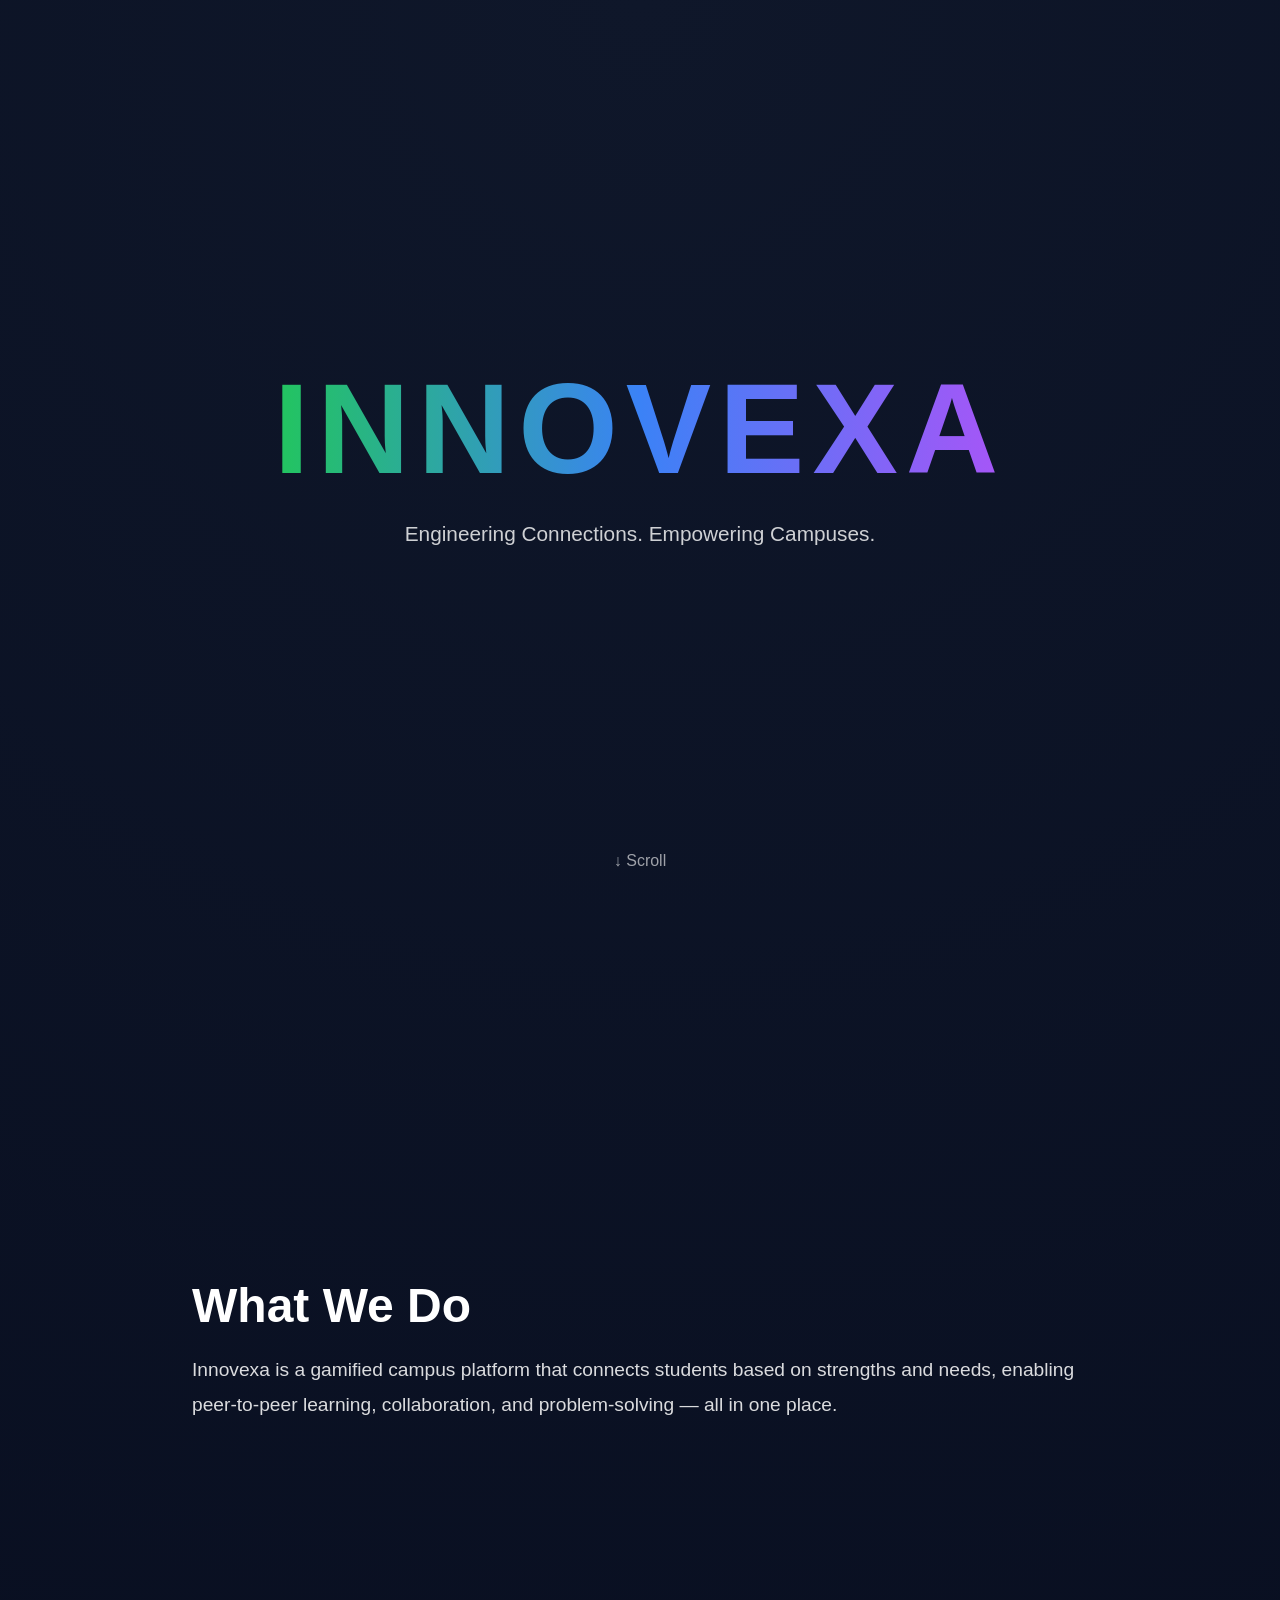
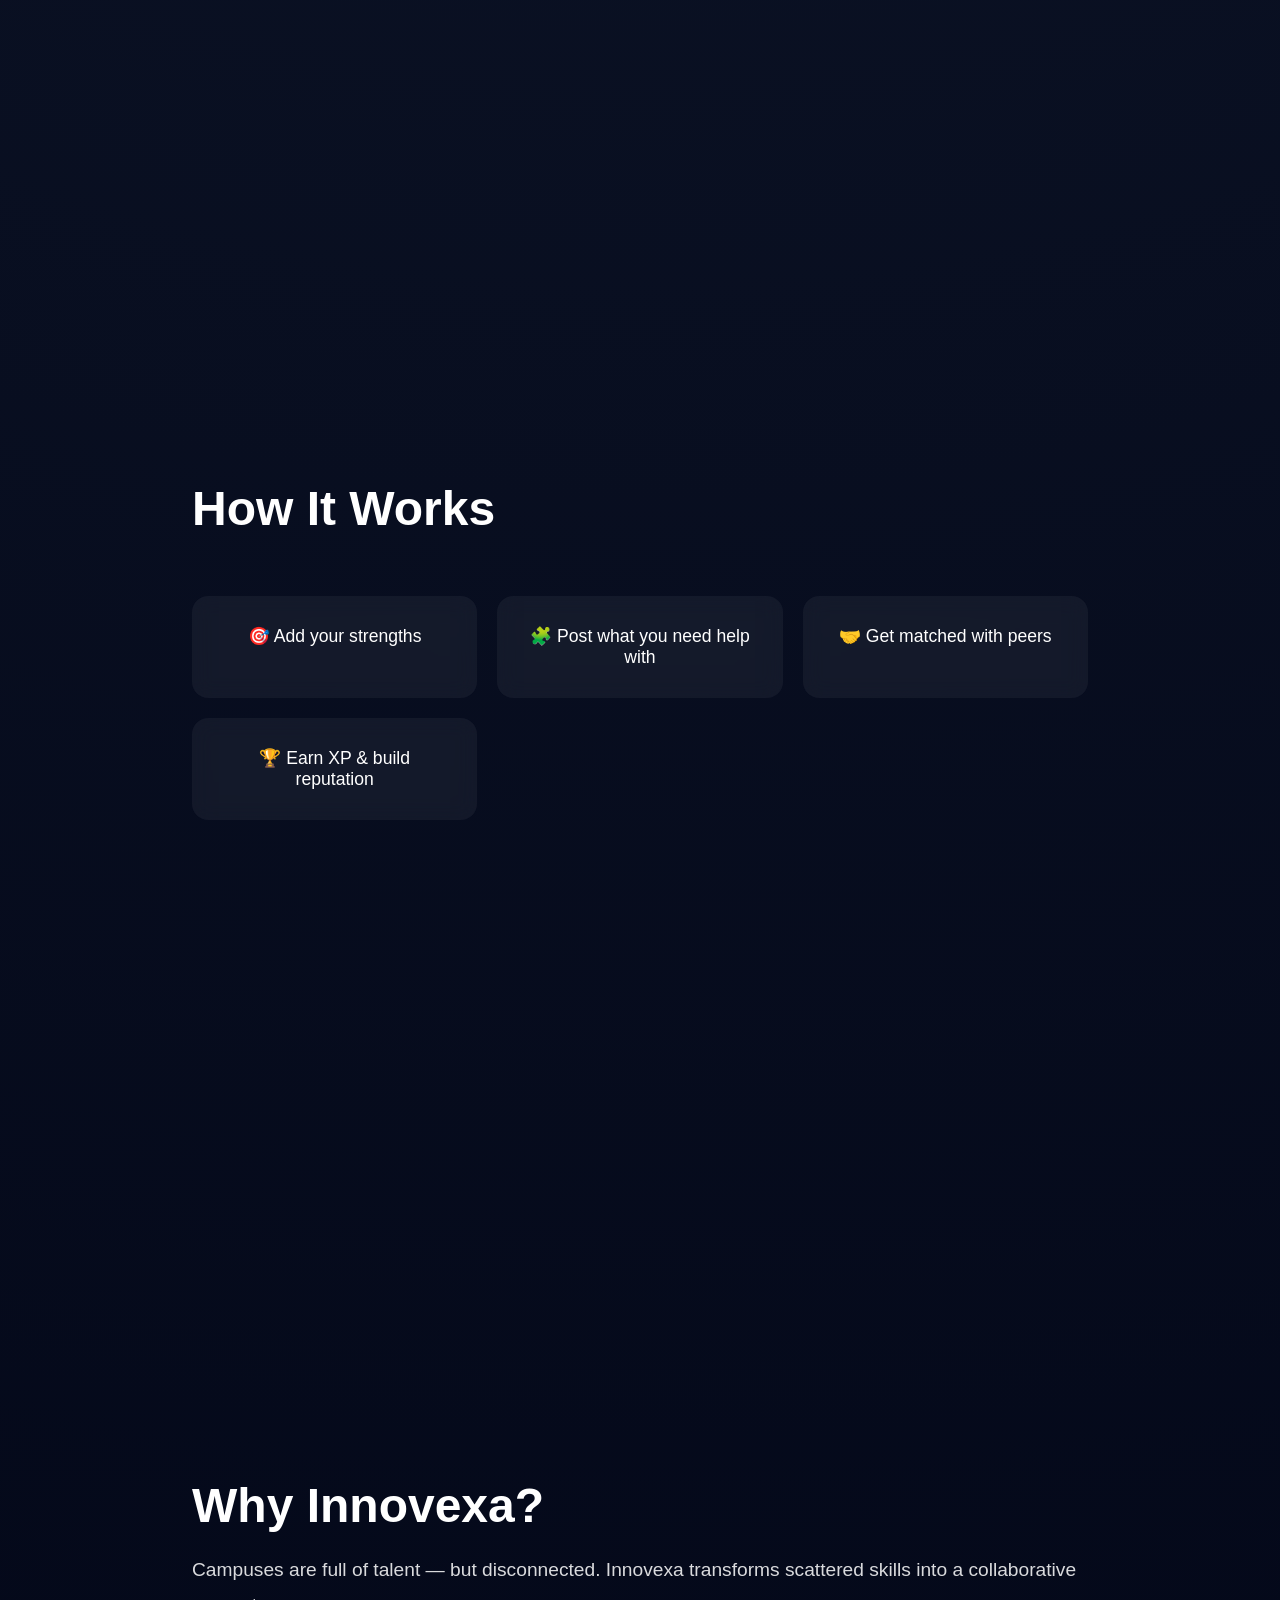
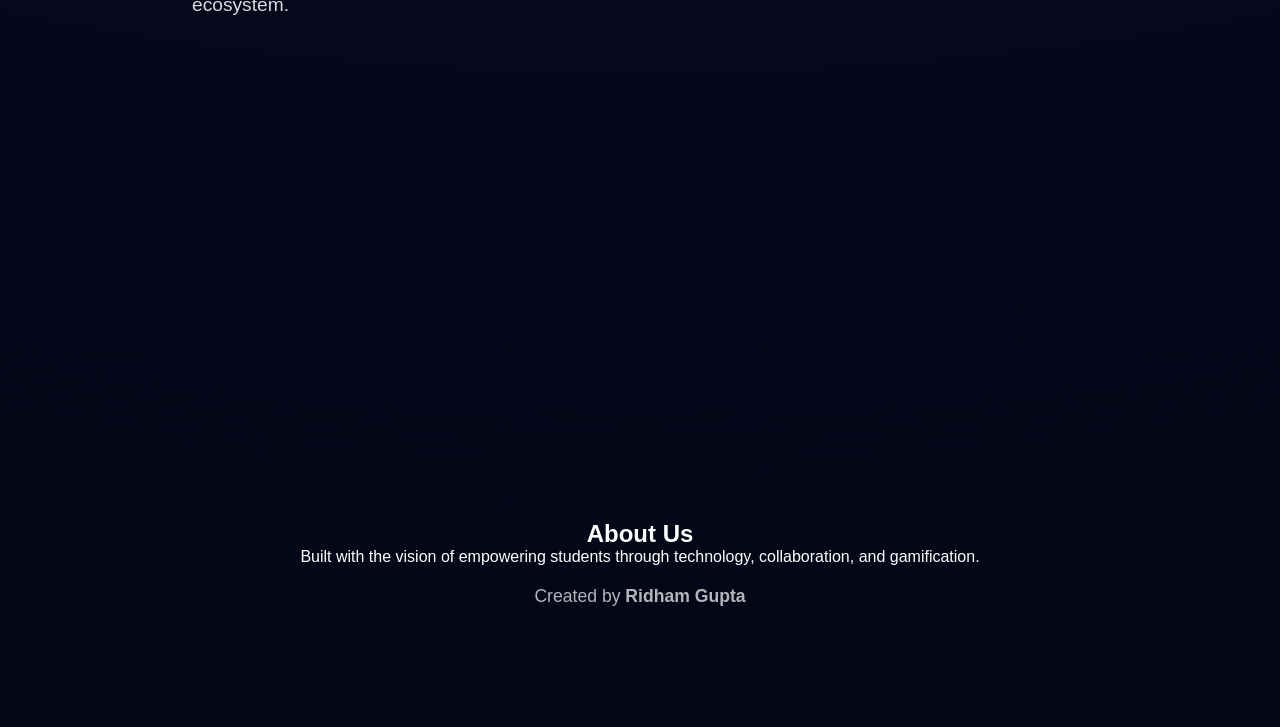
==== index.html @ d405bfaa "Initial commit - Innovexa project" ====
<!DOCTYPE html>
<html lang="en">
<head>
  <meta charset="UTF-8" />
  <title>Innovexa</title>
  <link rel="stylesheet" href="css/landing.css" />
</head>
<body>

  <!-- HERO SECTION -->
  <section class="hero">
    <h1 class="team-name">INNOVEXA</h1>
    <p class="tagline">Engineering Connections. Empowering Campuses.</p>
    <div class="scroll-indicator">↓ Scroll</div>
  </section>

  <!-- WHAT WE DO -->
  <section class="section reveal">
    <h2>What We Do</h2>
    <p>
      Innovexa is a gamified campus platform that connects students based on
      strengths and needs, enabling peer-to-peer learning, collaboration,
      and problem-solving — all in one place.
    </p>
  </section>

  <!-- HOW IT WORKS -->
  <section class="section reveal">
    <h2>How It Works</h2>
    <div class="cards">
      <div class="card">🎯 Add your strengths</div>
      <div class="card">🧩 Post what you need help with</div>
      <div class="card">🤝 Get matched with peers</div>
      <div class="card">🏆 Earn XP & build reputation</div>
    </div>
  </section>

  <!-- WHY INNOVEXA -->
  <section class="section reveal">
    <h2>Why Innovexa?</h2>
    <p>
      Campuses are full of talent — but disconnected.  
      Innovexa transforms scattered skills into a collaborative ecosystem.
    </p>
  </section>

  <!-- ABOUT -->
  <section class="about reveal">
    <h2>About Us</h2>
    <p>
      Built with the vision of empowering students through technology,
      collaboration, and gamification.
    </p>
    <p class="author">Created by <strong>Ridham Gupta</strong></p>
  </section>

  <script src="js/landing.js"></script>
</body>
</html>
---- css/landing.css ----
* {
  margin: 0;
  padding: 0;
  box-sizing: border-box;
}

html {
  scroll-behavior: smooth;
}

body {
  font-family: 'Segoe UI', sans-serif;
  background: radial-gradient(circle at top, #0f172a, #020617);
  color: white;
}

/* HERO */
.hero {
  height: 100vh;
  display: flex;
  flex-direction: column;
  justify-content: center;
  align-items: center;
  text-align: center;
}

.team-name {
  font-size: 8rem;
  font-weight: 800;
  letter-spacing: 8px;
  background: linear-gradient(90deg, #22c55e, #3b82f6, #a855f7);
  -webkit-background-clip: text;
  color: transparent;
  animation: glow 3s infinite alternate;
}

.tagline {
  margin-top: 20px;
  font-size: 1.3rem;
  opacity: 0.8;
}

.scroll-indicator {
  position: absolute;
  bottom: 30px;
  font-size: 1rem;
  opacity: 0.6;
  animation: bounce 2s infinite;
}

/* SECTIONS */
.section {
  min-height: 100vh;
  padding: 120px 15%;
  display: flex;
  flex-direction: column;
  justify-content: center;
}

.section h2 {
  font-size: 3rem;
  margin-bottom: 20px;
}

.section p {
  font-size: 1.2rem;
  line-height: 1.8;
  opacity: 0.85;
}

/* CARDS */
.cards {
  display: grid;
  grid-template-columns: repeat(auto-fit, minmax(220px, 1fr));
  gap: 20px;
  margin-top: 40px;
}

.card {
  background: rgba(255,255,255,0.05);
  padding: 30px;
  border-radius: 16px;
  backdrop-filter: blur(10px);
  text-align: center;
  font-size: 1.1rem;
  transition: transform 0.3s;
}

.card:hover {
  transform: translateY(-10px);
}

/* ABOUT */
.about {
  padding: 120px 15%;
  text-align: center;
  background: linear-gradient(180deg, transparent, #020617);
}

.author {
  margin-top: 20px;
  font-size: 1.1rem;
  opacity: 0.7;
}

/* SCROLL REVEAL */
.reveal {
  opacity: 0;
  transform: translateY(60px);
  transition: 1s ease;
}

.reveal.active {
  opacity: 1;
  transform: translateY(0);
}

/* ANIMATIONS */
@keyframes glow {
  from { text-shadow: 0 0 10px #22c55e; }
  to { text-shadow: 0 0 40px #a855f7; }
}

@keyframes bounce {
  0%,100% { transform: translateY(0); }
  50% { transform: translateY(10px); }
}
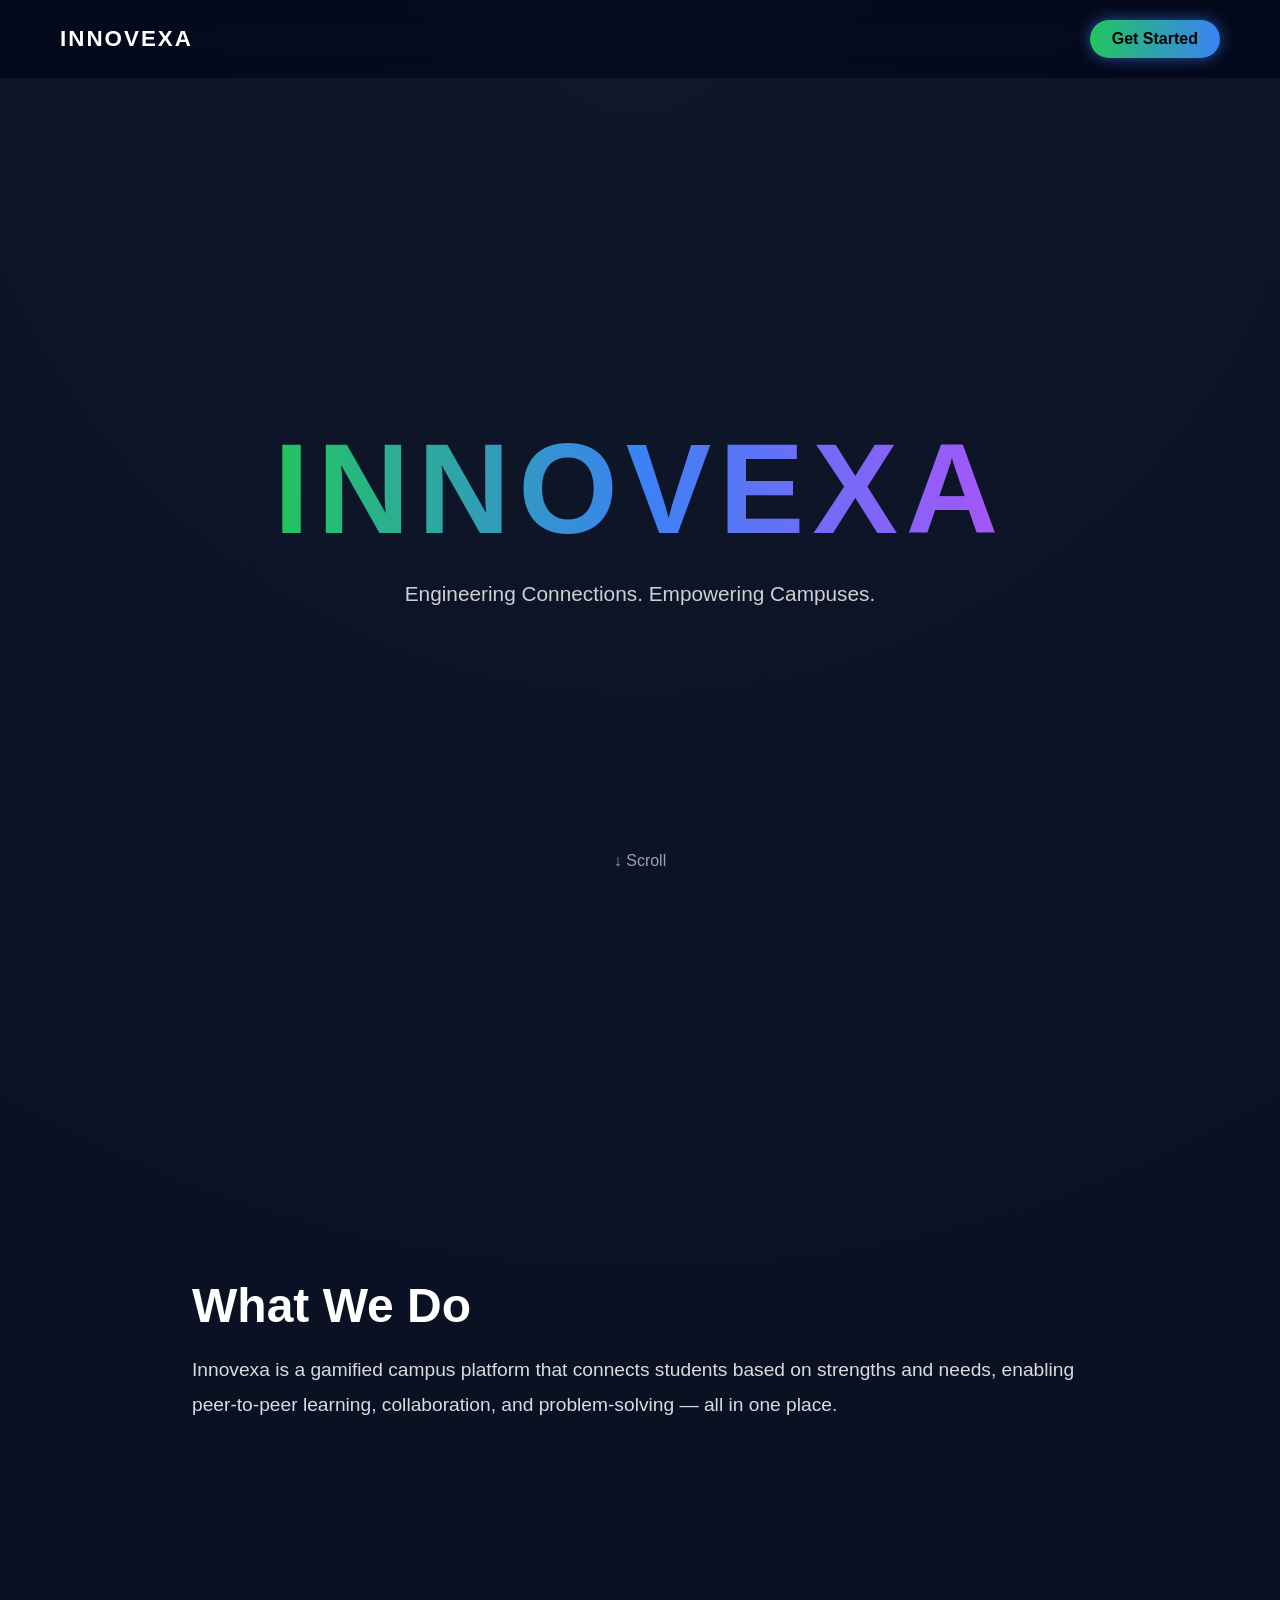
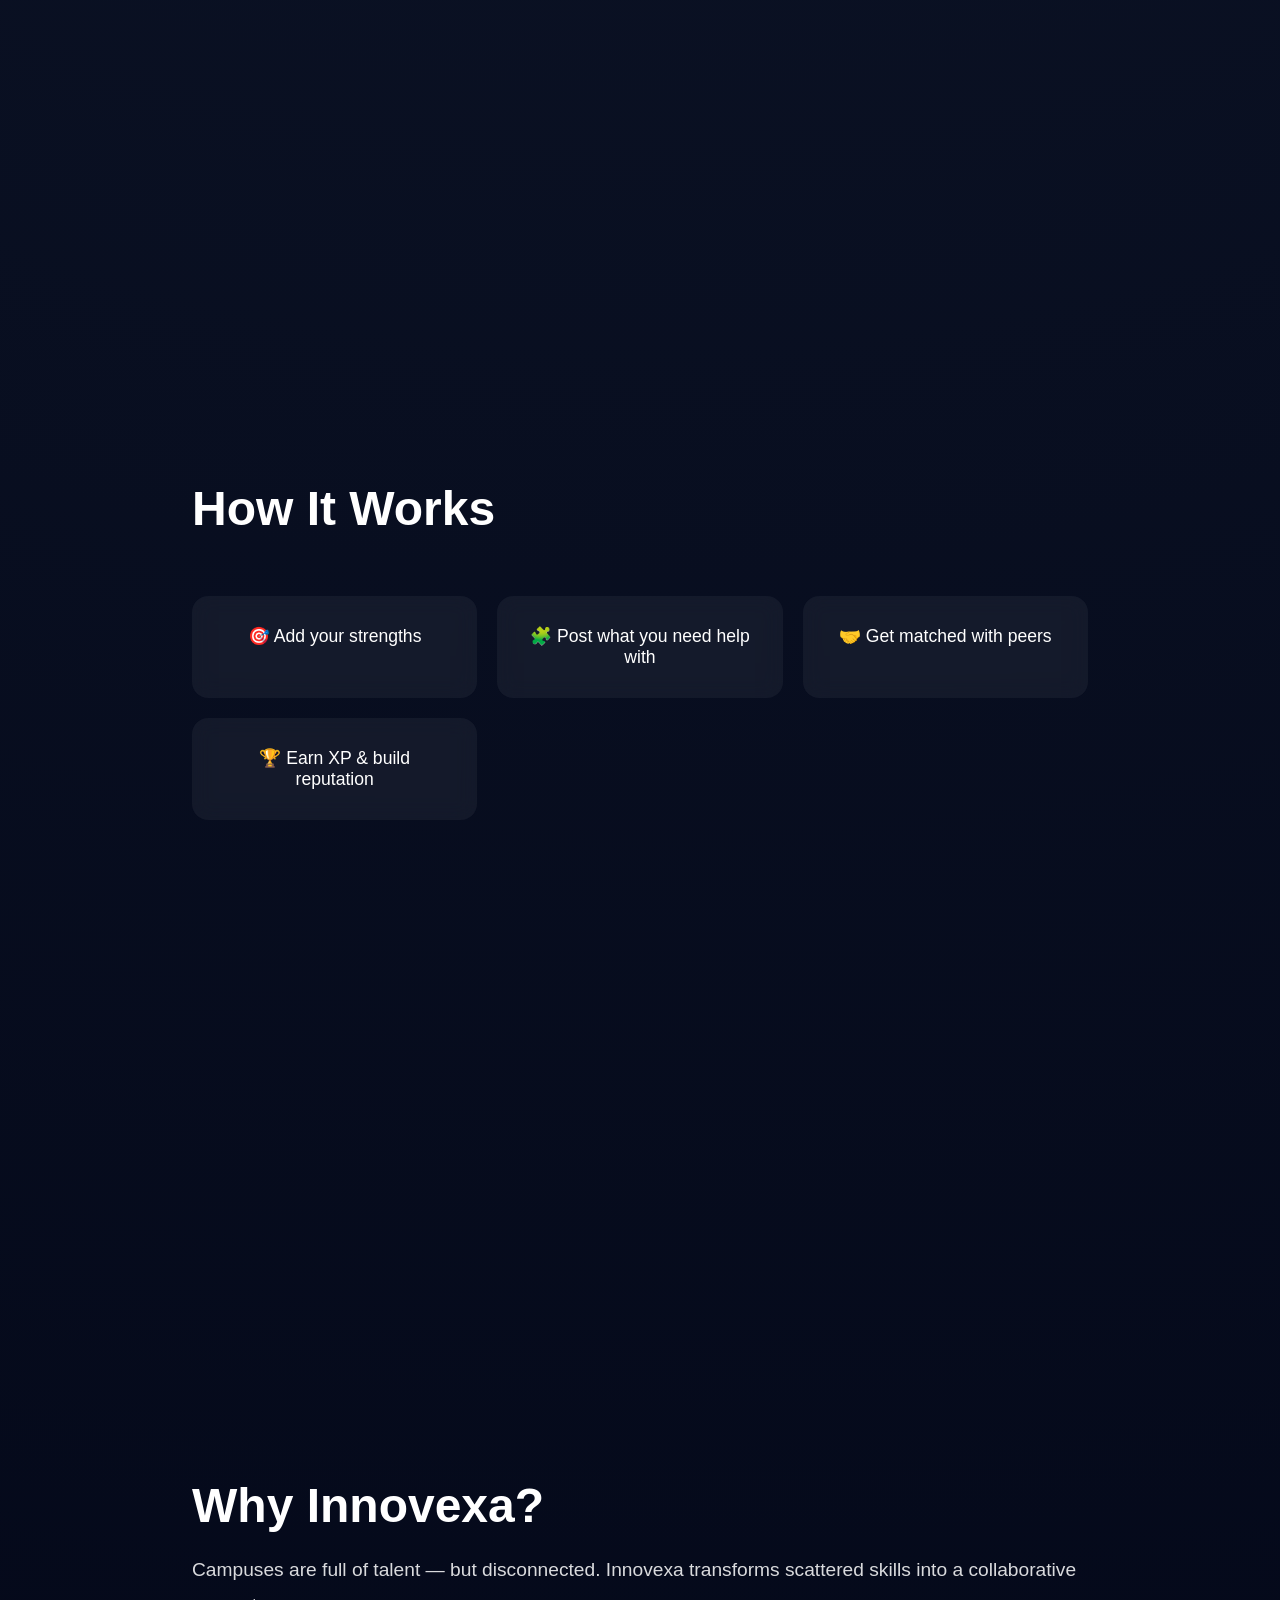
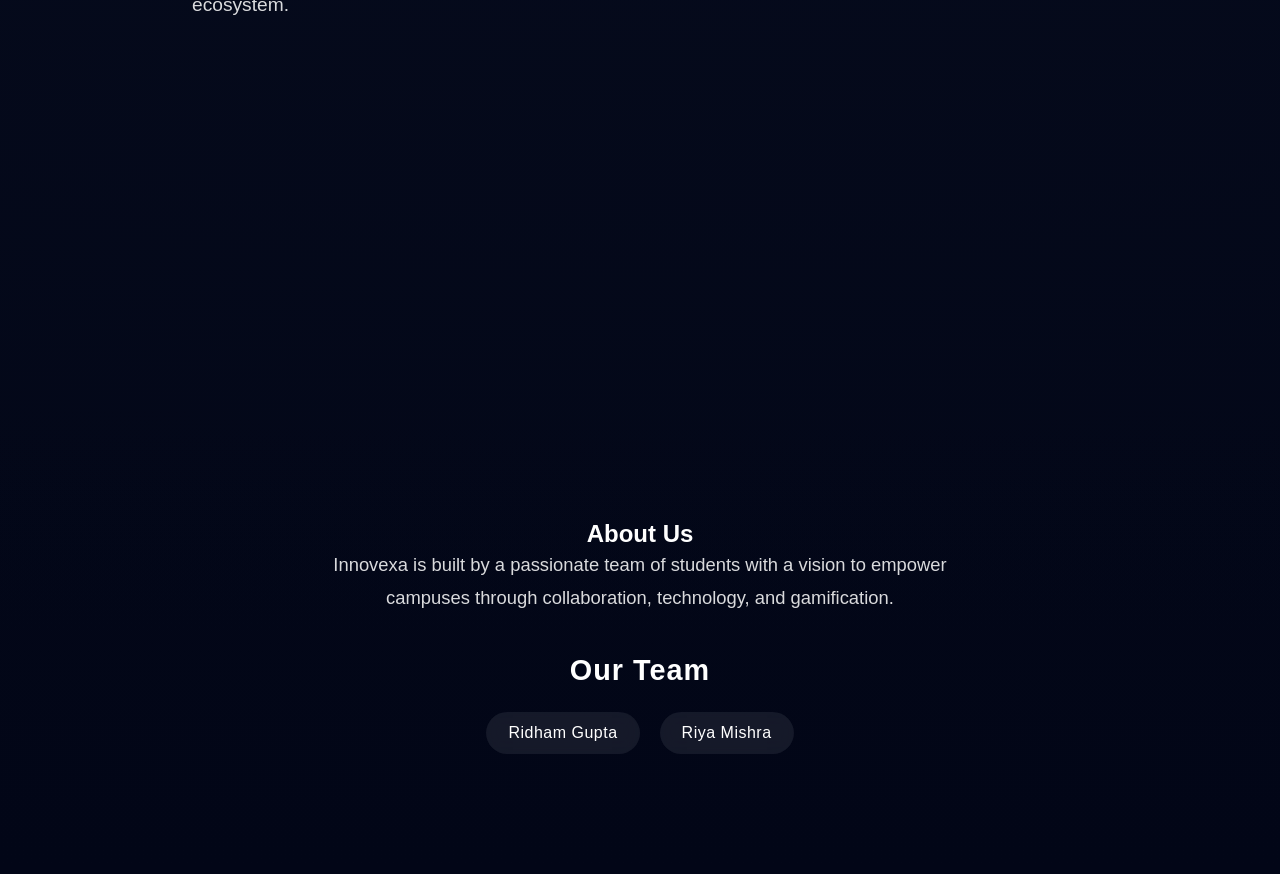
==== commit 69051f79: "Changes in UI, NavBar, About Us" ====
--- a/index.html
+++ b/index.html
@@ -6,6 +6,11 @@
   <link rel="stylesheet" href="css/landing.css" />
 </head>
 <body>
+<!-- NAVBAR -->
+<nav class="navbar">
+  <div class="logo">INNOVEXA</div>
+  <a href="login.html" class="get-started-btn">Get Started</a>
+</nav>
 
   <!-- HERO SECTION -->
   <section class="hero">
@@ -45,14 +50,22 @@
   </section>
 
   <!-- ABOUT -->
-  <section class="about reveal">
-    <h2>About Us</h2>
-    <p>
-      Built with the vision of empowering students through technology,
-      collaboration, and gamification.
-    </p>
-    <p class="author">Created by <strong>Ridham Gupta</strong></p>
-  </section>
+<section class="about reveal">
+  <h2>About Us</h2>
+
+  <p class="about-text">
+    Innovexa is built by a passionate team of students with a vision to
+    empower campuses through collaboration, technology, and gamification.
+  </p>
+
+  <h3 class="team-heading">Our Team</h3>
+
+  <div class="team-list">
+    <div class="team-member">Ridham Gupta</div>
+    <div class="team-member">Riya Mishra</div>
+  </div>
+</section>
+
 
   <script src="js/landing.js"></script>
 </body>
--- a/css/landing.css
+++ b/css/landing.css
@@ -16,12 +16,31 @@
 
 /* HERO */
 .hero {
+  padding-top: 120px;
   height: 100vh;
   display: flex;
   flex-direction: column;
   justify-content: center;
   align-items: center;
   text-align: center;
+}
+/* NAVBAR */
+.navbar {
+  position: fixed;
+  top: 0;
+  left: 0;
+  width: 100%;
+
+  display: flex;
+  justify-content: space-between;
+  align-items: center;
+
+  padding: 20px 60px;
+
+  z-index: 9999; /* 🔥 THIS IS CRITICAL */
+
+  background: rgba(2, 6, 23, 0.7);
+  backdrop-filter: blur(12px);
 }
 
 .team-name {
@@ -125,3 +144,67 @@
   0%,100% { transform: translateY(0); }
   50% { transform: translateY(10px); }
 }
+
+.logo {
+  font-size: 1.4rem;
+  font-weight: 700;
+  letter-spacing: 2px;
+}
+.get-started-btn {
+  text-decoration: none;
+  font-weight: 600;
+
+  padding: 10px 22px;
+  border-radius: 999px;
+
+  background: linear-gradient(90deg, #22c55e, #3b82f6);
+  color: black !important;
+
+  box-shadow: 0 0 15px rgba(59,130,246,0.6);
+}
+
+
+.get-started-btn:hover {
+  transform: translateY(-2px);
+  box-shadow: 0 0 20px rgba(59,130,246,0.6);
+}
+.about-text {
+  max-width: 700px;
+  margin: 0 auto 40px;
+  font-size: 1.15rem;
+  line-height: 1.8;
+  opacity: 0.85;
+}
+
+.team-heading {
+  margin-top: 40px;
+  font-size: 1.8rem;
+  letter-spacing: 1px;
+}
+
+.team-list {
+  margin-top: 25px;
+  display: flex;
+  justify-content: center;
+  gap: 20px;
+  flex-wrap: wrap;
+}
+
+.team-member {
+  padding: 12px 22px;
+  border-radius: 999px;
+
+  background: rgba(255, 255, 255, 0.08);
+  backdrop-filter: blur(10px);
+
+  font-size: 1rem;
+  font-weight: 500;
+  letter-spacing: 0.5px;
+
+  transition: transform 0.3s ease, box-shadow 0.3s ease;
+}
+
+.team-member:hover {
+  transform: translateY(-5px);
+  box-shadow: 0 0 20px rgba(59, 130, 246, 0.4);
+}
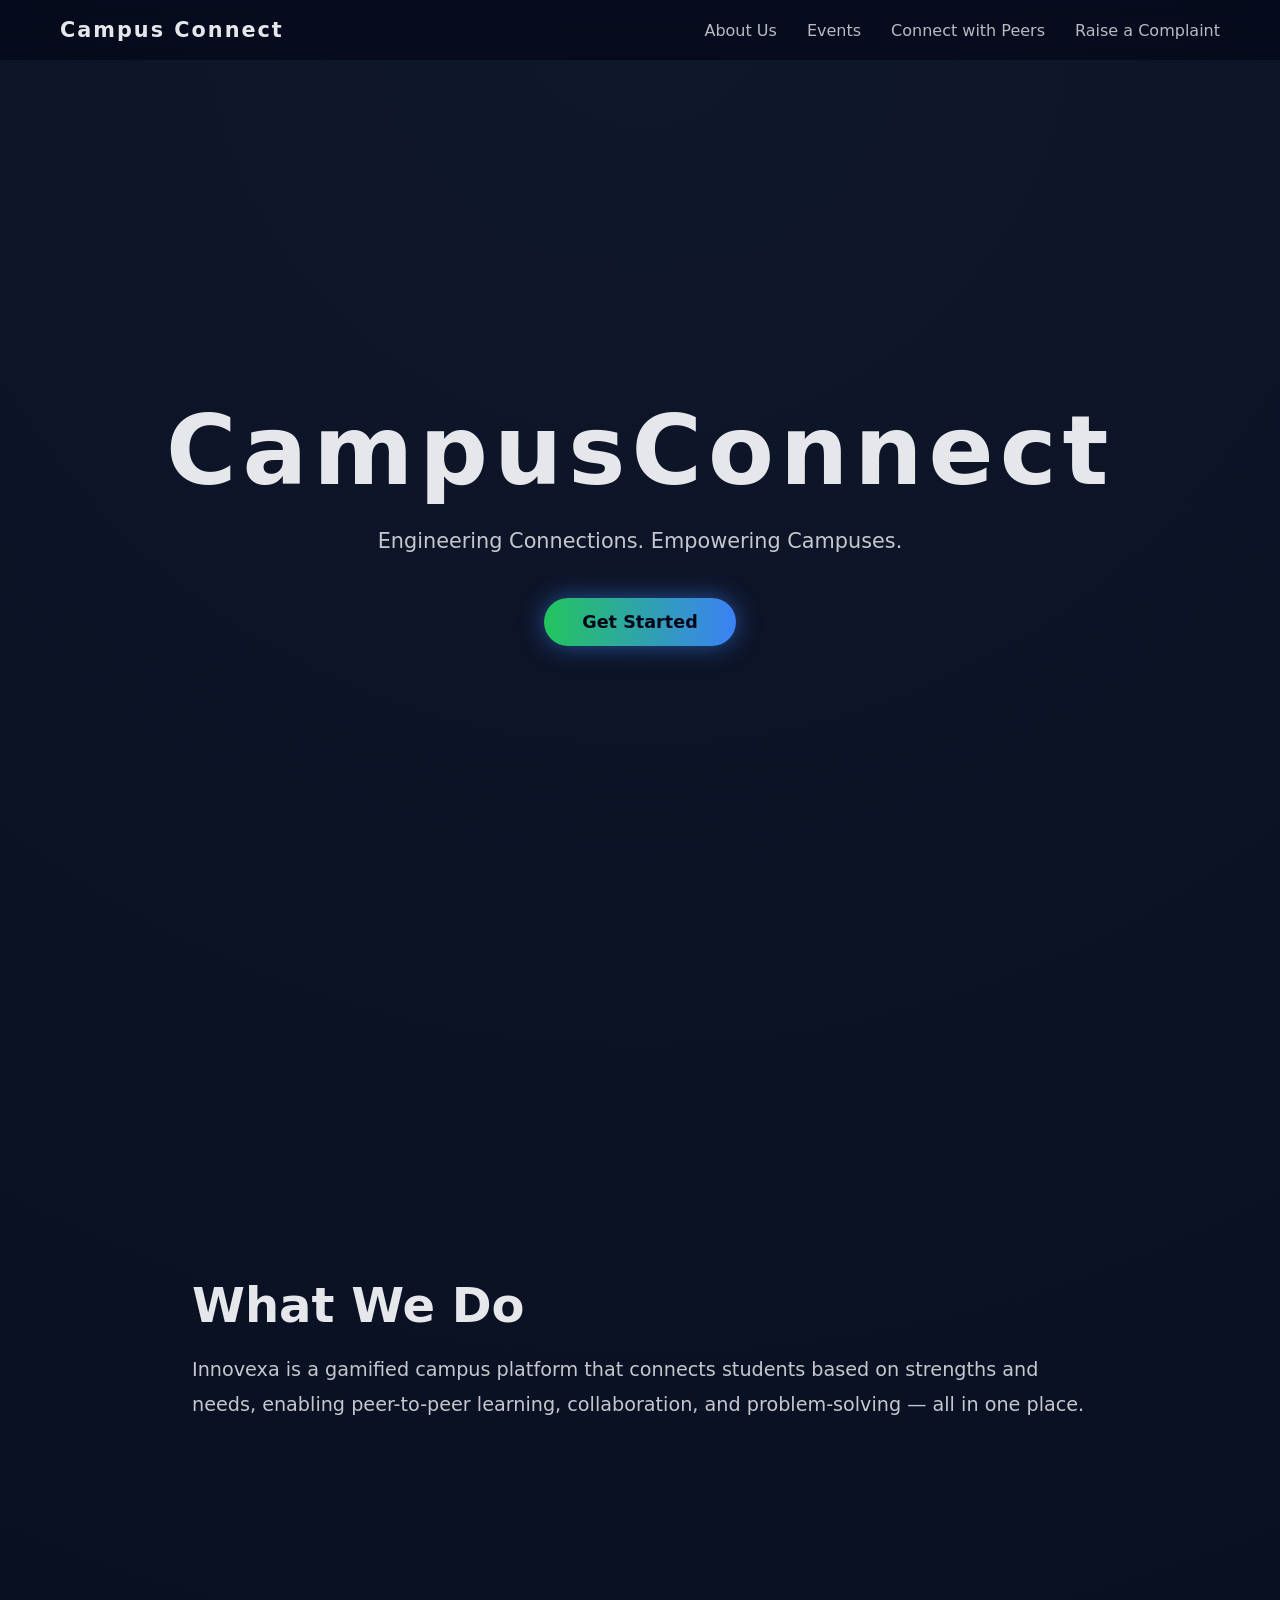
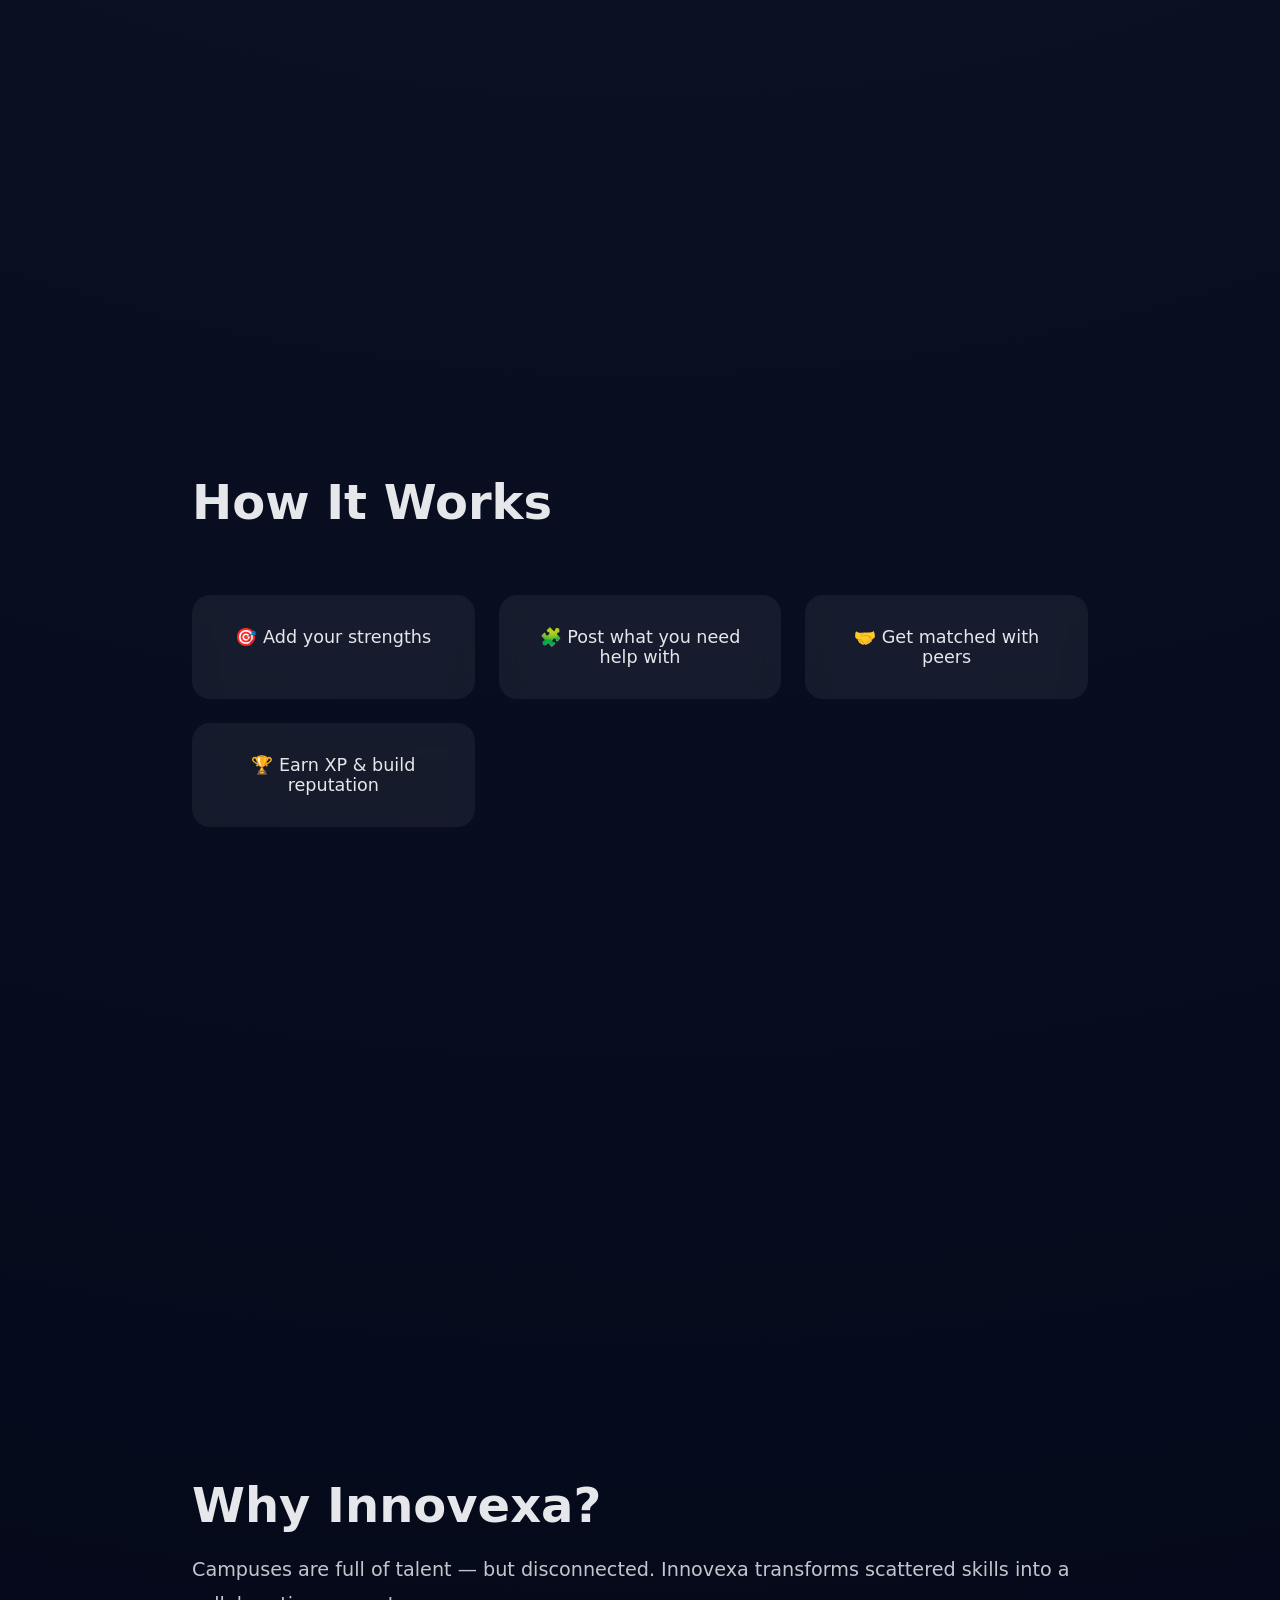
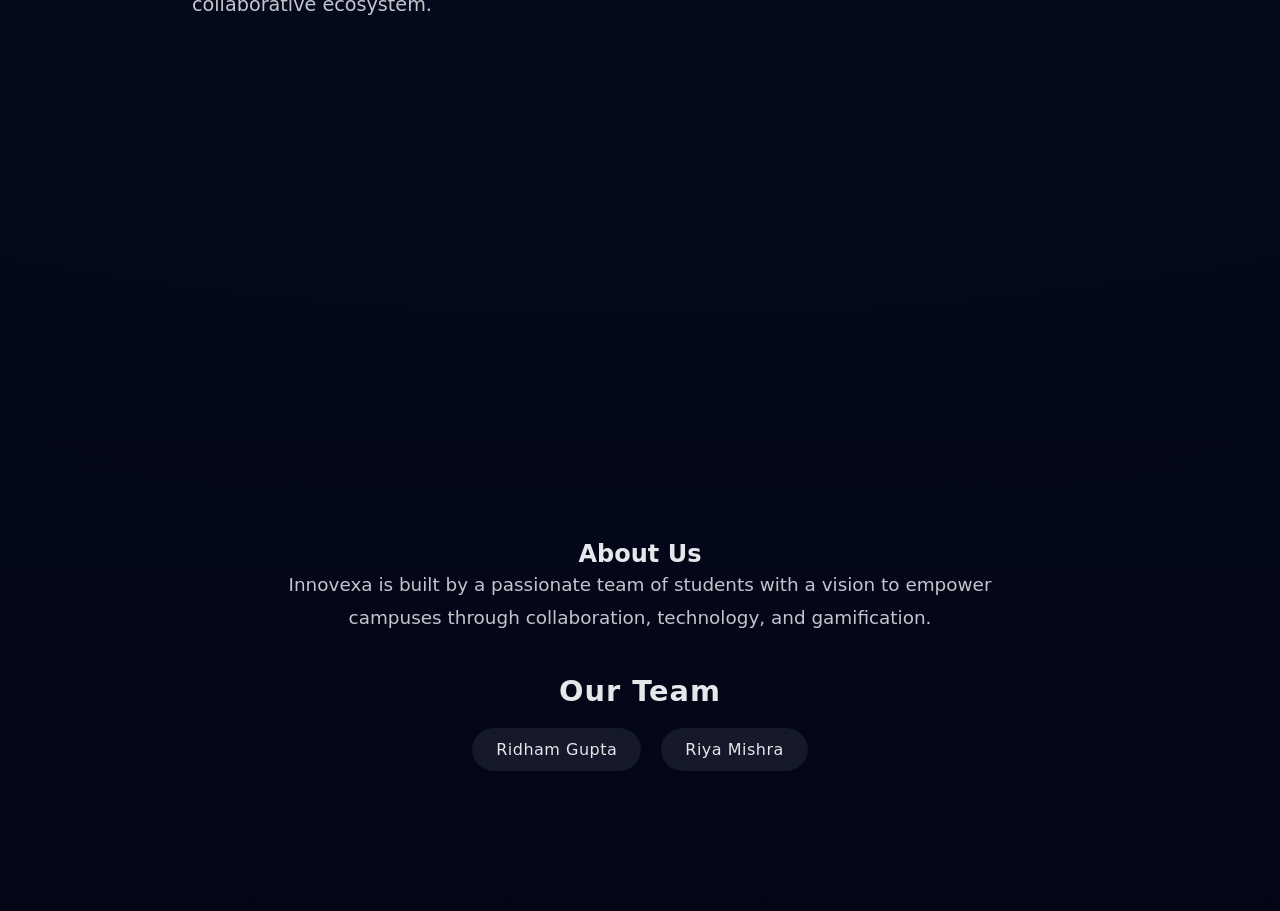
==== commit 016d9138: "Homepage designs" ====
--- a/index.html
+++ b/index.html
@@ -8,16 +8,28 @@
 <body>
 <!-- NAVBAR -->
 <nav class="navbar">
-  <div class="logo">INNOVEXA</div>
-  <a href="login.html" class="get-started-btn">Get Started</a>
+  <div class="logo">Campus Connect</div>
+
+  <ul class="nav-links">
+    <li><a href="#about">About Us</a></li>
+    <li><a href="#events">Events</a></li>
+    <li><a href="#peers">Connect with Peers</a></li>
+    <li><a href="#complaint">Raise a Complaint</a></li>
+  </ul>
 </nav>
 
   <!-- HERO SECTION -->
-  <section class="hero">
-    <h1 class="team-name">INNOVEXA</h1>
-    <p class="tagline">Engineering Connections. Empowering Campuses.</p>
-    <div class="scroll-indicator">↓ Scroll</div>
-  </section>
+<section class="hero">
+  <h1 id="hero-title">Campus Connect</h1>
+
+  <p class="tagline">
+    Engineering Connections. Empowering Campuses.
+  </p>
+
+  <a href="login.html" class="hero-cta">
+    Get Started
+  </a>
+</section>
 
   <!-- WHAT WE DO -->
   <section class="section reveal">
--- a/css/landing.css
+++ b/css/landing.css
@@ -1,3 +1,6 @@
+/* =======================
+   RESET & BASE
+======================= */
 * {
   margin: 0;
   padding: 0;
@@ -9,68 +12,127 @@
 }
 
 body {
-  font-family: 'Segoe UI', sans-serif;
+  font-family: 'Segoe UI', system-ui, sans-serif;
   background: radial-gradient(circle at top, #0f172a, #020617);
-  color: white;
-}
-
-/* HERO */
-.hero {
-  padding-top: 120px;
-  height: 100vh;
-  display: flex;
-  flex-direction: column;
-  justify-content: center;
-  align-items: center;
-  text-align: center;
-}
-/* NAVBAR */
+  color: #e5e7eb;
+  overflow-x: hidden;
+}
+
+/* =======================
+   NAVBAR
+======================= */
 .navbar {
   position: fixed;
   top: 0;
   left: 0;
   width: 100%;
+  padding: 18px 60px;
 
   display: flex;
   justify-content: space-between;
   align-items: center;
 
-  padding: 20px 60px;
-
-  z-index: 9999; /* 🔥 THIS IS CRITICAL */
-
-  background: rgba(2, 6, 23, 0.7);
+  background: rgba(2, 6, 23, 0.6);
   backdrop-filter: blur(12px);
-}
-
-.team-name {
-  font-size: 8rem;
+  z-index: 9999;
+}
+
+.logo {
+  font-size: 1.3rem;
+  font-weight: 700;
+  letter-spacing: 2px;
+  color: #e5e7eb;
+}
+
+.nav-links {
+  list-style: none;
+  display: flex;
+  gap: 30px;
+}
+
+.nav-links a {
+  text-decoration: none;
+  color: #e5e7eb;
+  font-weight: 500;
+  opacity: 0.8;
+  transition: opacity 0.2s ease, color 0.2s ease;
+}
+
+.nav-links a:hover {
+  opacity: 1;
+  color: #3b82f6;
+}
+
+/* =======================
+   HERO SECTION
+======================= */
+.hero {
+  padding-top: 140px;
+  min-height: 100vh;
+
+  display: flex;
+  flex-direction: column;
+  justify-content: center;
+  align-items: center;
+
+  text-align: center;
+}
+
+#hero-title {
+  font-size: 6rem;
   font-weight: 800;
-  letter-spacing: 8px;
-  background: linear-gradient(90deg, #22c55e, #3b82f6, #a855f7);
-  -webkit-background-clip: text;
-  color: transparent;
-  animation: glow 3s infinite alternate;
+  letter-spacing: 6px;
+  color: #e5e7eb;
+
+  display: inline-block;
+  white-space: nowrap;
+
+  transition: transform 0.2s ease;
+  will-change: transform;
+}
+
+/* spans injected by JS */
+#hero-title span {
+  display: inline-block;
+  transition: color 0.15s ease;
 }
 
 .tagline {
-  margin-top: 20px;
+  margin-top: 22px;
   font-size: 1.3rem;
-  opacity: 0.8;
-}
-
-.scroll-indicator {
-  position: absolute;
-  bottom: 30px;
-  font-size: 1rem;
-  opacity: 0.6;
-  animation: bounce 2s infinite;
-}
-
-/* SECTIONS */
+  opacity: 0.85;
+  max-width: 700px;
+}
+
+/* CTA */
+.hero-cta {
+  margin-top: 45px;
+  padding: 14px 38px;
+
+  font-size: 1.1rem;
+  font-weight: 600;
+  text-decoration: none;
+
+  border-radius: 999px;
+  background: linear-gradient(90deg, #22c55e, #3b82f6);
+  color: #020617;
+
+  box-shadow: 0 0 25px rgba(59, 130, 246, 0.55);
+  transition: transform 0.3s ease, box-shadow 0.3s ease;
+}
+
+.hero-cta:hover {
+  transform: translateY(-3px);
+  box-shadow: 0 0 40px rgba(59, 130, 246, 0.85);
+}
+
+/* =======================
+   GENERIC SECTIONS
+======================= */
 .section {
   min-height: 100vh;
   padding: 120px 15%;
+
   display: flex;
   flex-direction: column;
   justify-content: center;
@@ -85,48 +147,93 @@
   font-size: 1.2rem;
   line-height: 1.8;
   opacity: 0.85;
-}
-
-/* CARDS */
+  max-width: 900px;
+}
+
+/* =======================
+   CARDS (HOW IT WORKS)
+======================= */
 .cards {
+  margin-top: 45px;
   display: grid;
   grid-template-columns: repeat(auto-fit, minmax(220px, 1fr));
-  gap: 20px;
-  margin-top: 40px;
+  gap: 24px;
 }
 
 .card {
-  background: rgba(255,255,255,0.05);
-  padding: 30px;
-  border-radius: 16px;
+  background: rgba(255, 255, 255, 0.06);
+  padding: 32px;
+  border-radius: 18px;
   backdrop-filter: blur(10px);
+
   text-align: center;
   font-size: 1.1rem;
-  transition: transform 0.3s;
+
+  transition: transform 0.3s ease, box-shadow 0.3s ease;
 }
 
 .card:hover {
   transform: translateY(-10px);
-}
-
-/* ABOUT */
+  box-shadow: 0 0 25px rgba(59, 130, 246, 0.35);
+}
+
+/* =======================
+   ABOUT US
+======================= */
 .about {
-  padding: 120px 15%;
+  padding: 140px 15%;
   text-align: center;
   background: linear-gradient(180deg, transparent, #020617);
 }
 
-.author {
-  margin-top: 20px;
-  font-size: 1.1rem;
-  opacity: 0.7;
-}
-
-/* SCROLL REVEAL */
+.about-text {
+  max-width: 720px;
+  margin: 0 auto 40px;
+
+  font-size: 1.15rem;
+  line-height: 1.8;
+  opacity: 0.85;
+}
+
+.team-heading {
+  font-size: 1.8rem;
+  margin-bottom: 20px;
+  letter-spacing: 1px;
+}
+
+.team-list {
+  display: flex;
+  justify-content: center;
+  flex-wrap: wrap;
+  gap: 20px;
+}
+
+.team-member {
+  padding: 12px 24px;
+  border-radius: 999px;
+
+  background: rgba(255, 255, 255, 0.08);
+  backdrop-filter: blur(10px);
+
+  font-size: 1rem;
+  font-weight: 500;
+  letter-spacing: 0.5px;
+
+  transition: transform 0.3s ease, box-shadow 0.3s ease;
+}
+
+.team-member:hover {
+  transform: translateY(-6px);
+  box-shadow: 0 0 22px rgba(59, 130, 246, 0.45);
+}
+
+/* =======================
+   SCROLL REVEAL
+======================= */
 .reveal {
   opacity: 0;
   transform: translateY(60px);
-  transition: 1s ease;
+  transition: opacity 0.9s ease, transform 0.9s ease;
 }
 
 .reveal.active {
@@ -134,77 +241,32 @@
   transform: translateY(0);
 }
 
-/* ANIMATIONS */
-@keyframes glow {
-  from { text-shadow: 0 0 10px #22c55e; }
-  to { text-shadow: 0 0 40px #a855f7; }
-}
-
-@keyframes bounce {
-  0%,100% { transform: translateY(0); }
-  50% { transform: translateY(10px); }
-}
-
-.logo {
-  font-size: 1.4rem;
-  font-weight: 700;
-  letter-spacing: 2px;
-}
-.get-started-btn {
-  text-decoration: none;
-  font-weight: 600;
-
-  padding: 10px 22px;
-  border-radius: 999px;
-
-  background: linear-gradient(90deg, #22c55e, #3b82f6);
-  color: black !important;
-
-  box-shadow: 0 0 15px rgba(59,130,246,0.6);
-}
-
-
-.get-started-btn:hover {
-  transform: translateY(-2px);
-  box-shadow: 0 0 20px rgba(59,130,246,0.6);
-}
-.about-text {
-  max-width: 700px;
-  margin: 0 auto 40px;
-  font-size: 1.15rem;
-  line-height: 1.8;
-  opacity: 0.85;
-}
-
-.team-heading {
-  margin-top: 40px;
-  font-size: 1.8rem;
-  letter-spacing: 1px;
-}
-
-.team-list {
-  margin-top: 25px;
-  display: flex;
-  justify-content: center;
-  gap: 20px;
-  flex-wrap: wrap;
-}
-
-.team-member {
-  padding: 12px 22px;
-  border-radius: 999px;
-
-  background: rgba(255, 255, 255, 0.08);
-  backdrop-filter: blur(10px);
-
-  font-size: 1rem;
-  font-weight: 500;
-  letter-spacing: 0.5px;
-
-  transition: transform 0.3s ease, box-shadow 0.3s ease;
-}
-
-.team-member:hover {
-  transform: translateY(-5px);
-  box-shadow: 0 0 20px rgba(59, 130, 246, 0.4);
-}
+/* =======================
+   RESPONSIVE
+======================= */
+@media (max-width: 900px) {
+  .navbar {
+    padding: 16px 30px;
+  }
+
+  #hero-title {
+    font-size: 4rem;
+    letter-spacing: 4px;
+  }
+
+  .section,
+  .about {
+    padding: 100px 10%;
+  }
+}
+
+@media (max-width: 600px) {
+  #hero-title {
+    font-size: 3rem;
+    letter-spacing: 3px;
+  }
+
+  .nav-links {
+    display: none; /* can add hamburger later */
+  }
+}
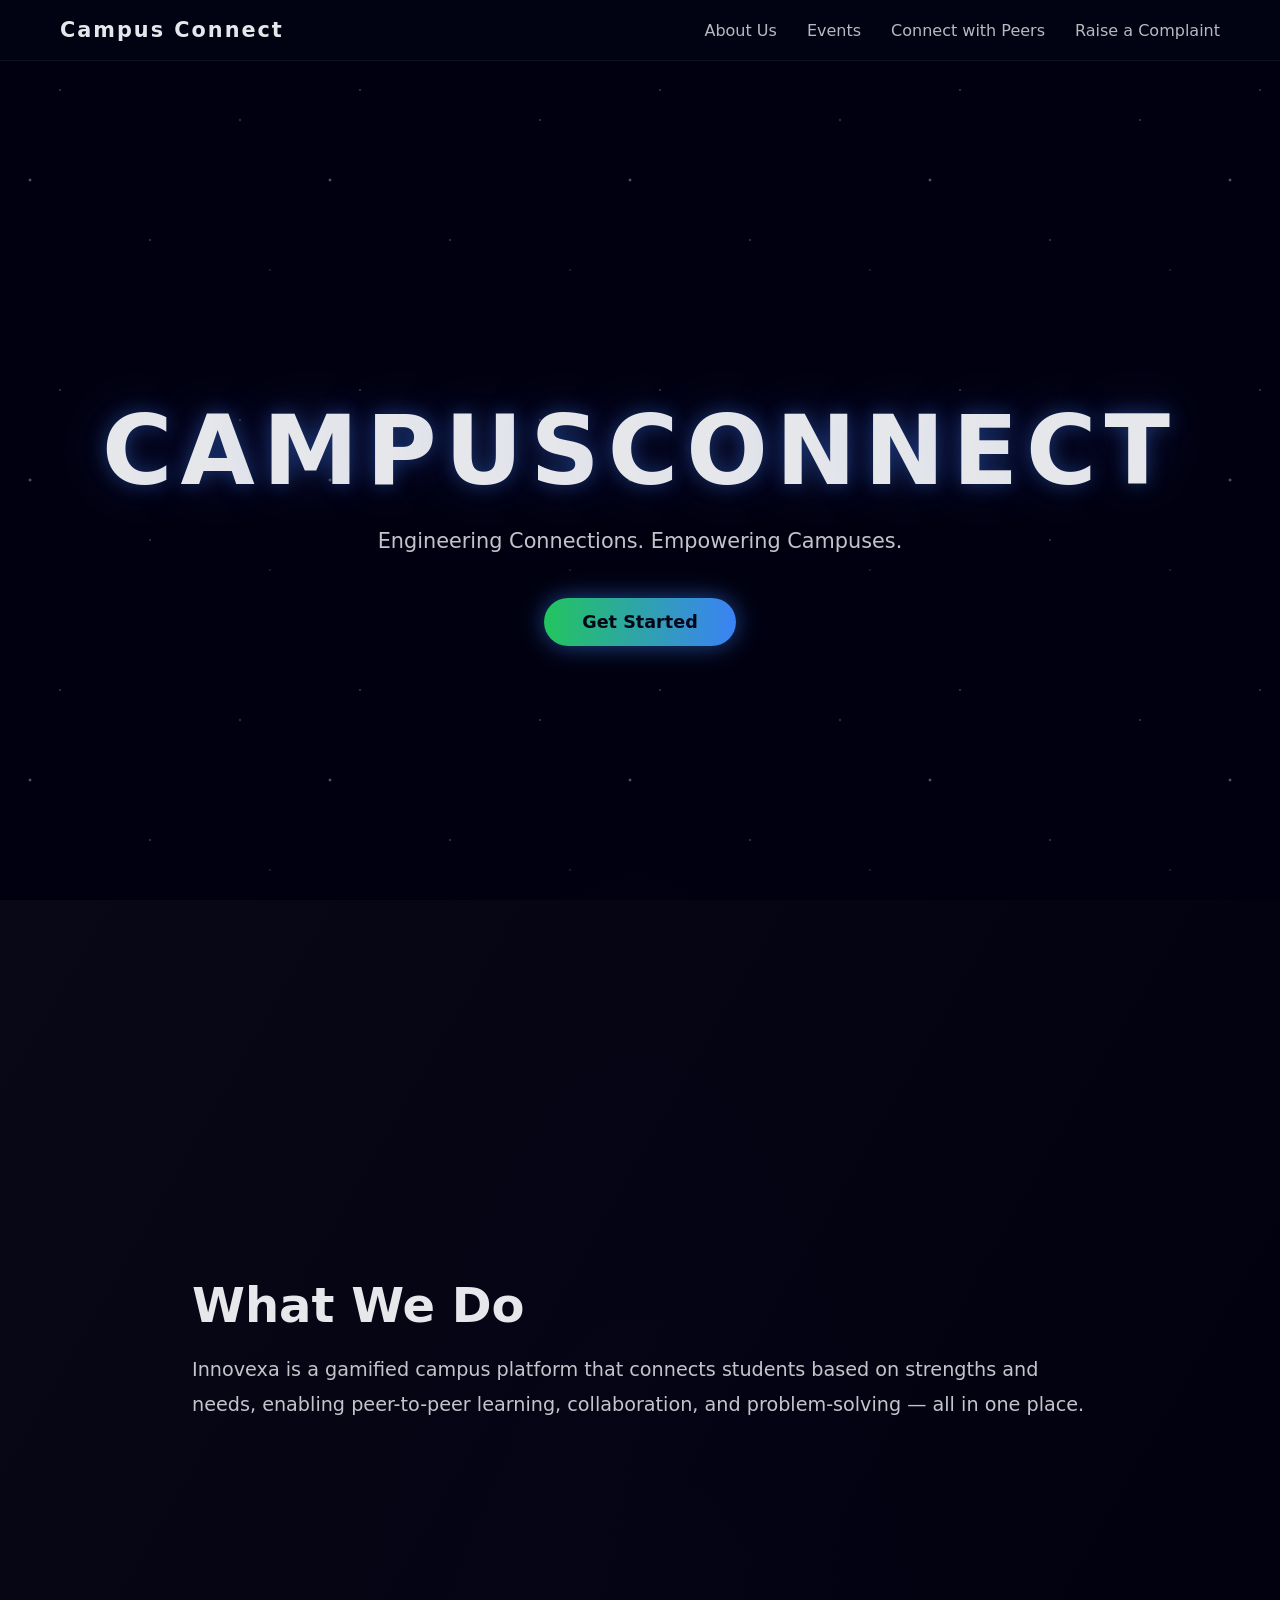
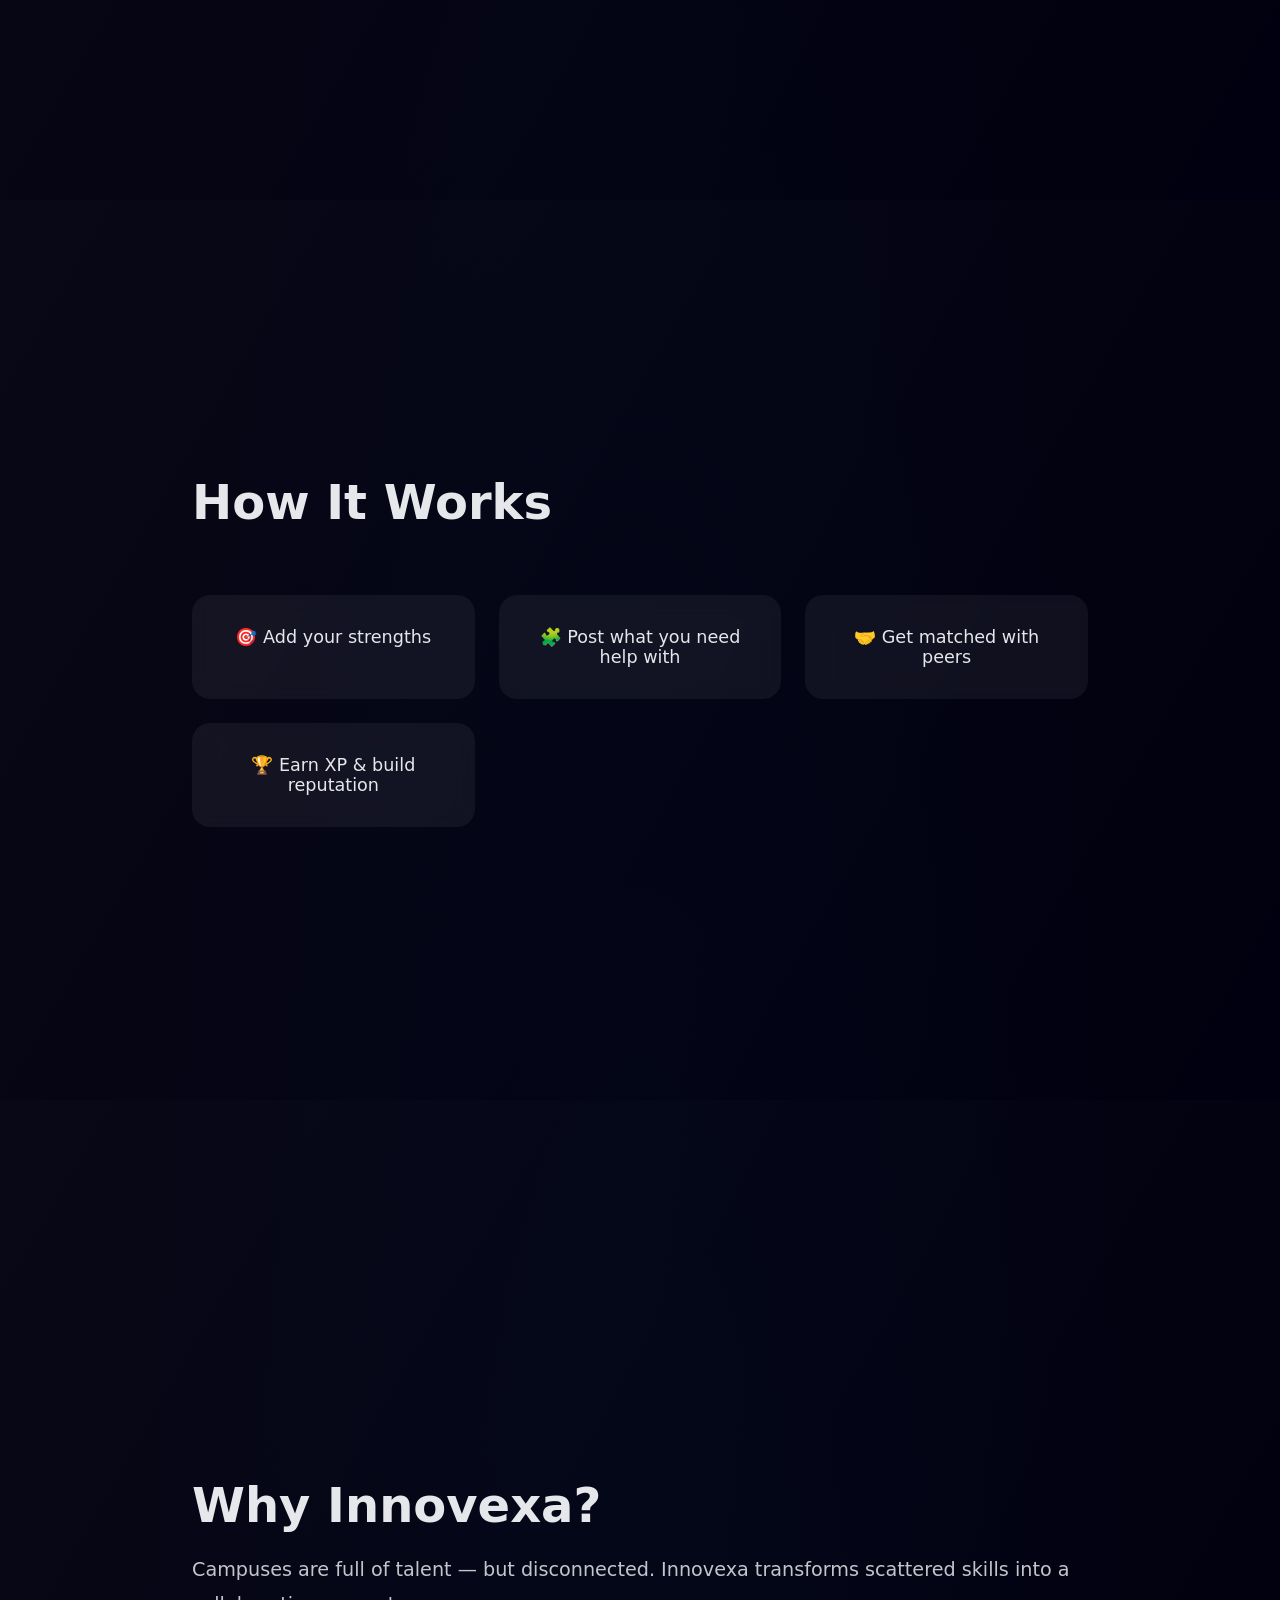
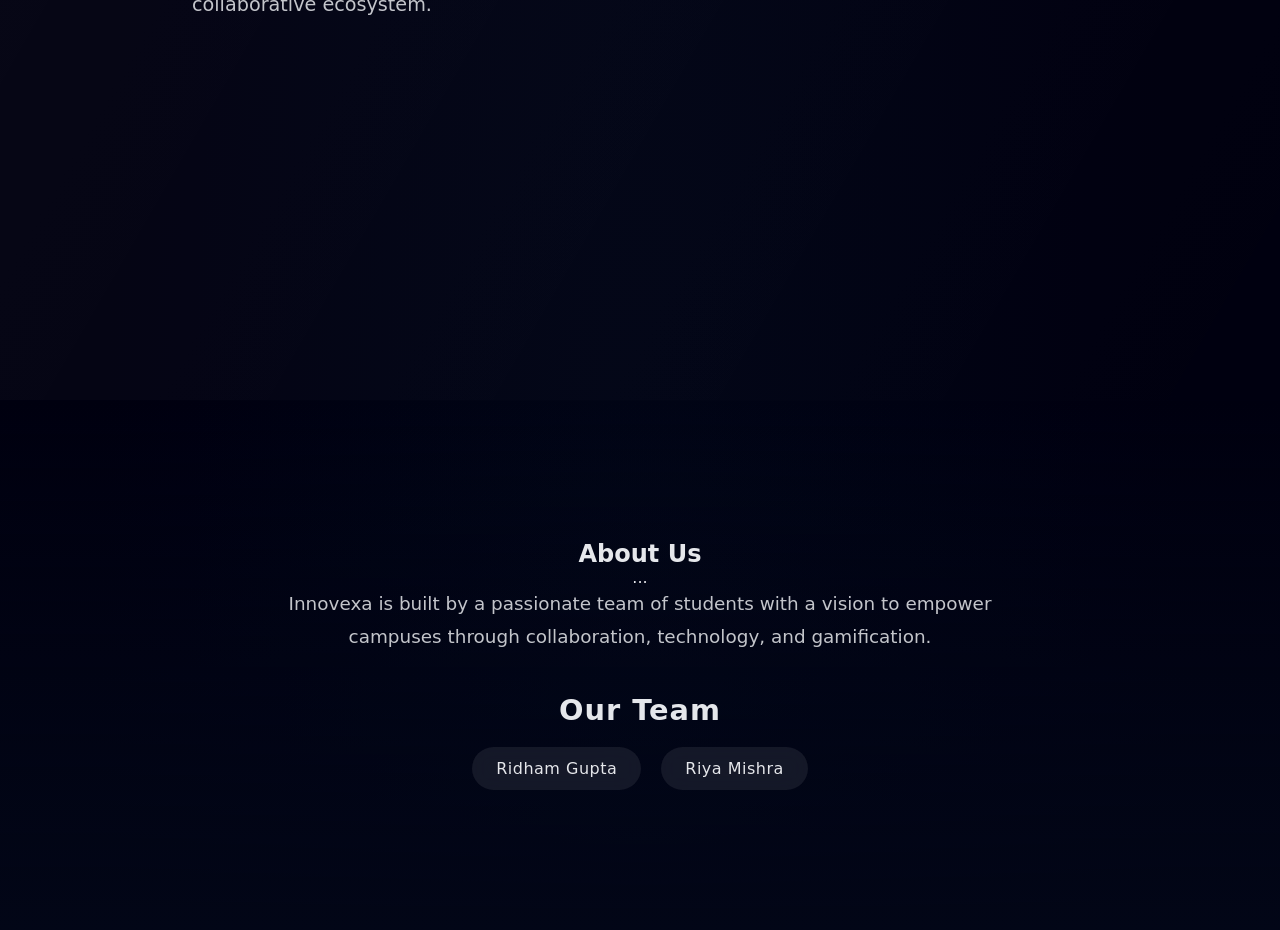
==== commit 07275bd4: "changes in UI" ====
--- a/index.html
+++ b/index.html
@@ -11,7 +11,7 @@
   <div class="logo">Campus Connect</div>
 
   <ul class="nav-links">
-    <li><a href="#about">About Us</a></li>
+<li><a href="#about">About Us</a></li>
     <li><a href="#events">Events</a></li>
     <li><a href="#peers">Connect with Peers</a></li>
     <li><a href="#complaint">Raise a Complaint</a></li>
@@ -62,8 +62,9 @@
   </section>
 
   <!-- ABOUT -->
-<section class="about reveal">
+<section class="about reveal" id="about">
   <h2>About Us</h2>
+  ...
 
   <p class="about-text">
     Innovexa is built by a passionate team of students with a vision to
--- a/css/landing.css
+++ b/css/landing.css
@@ -13,9 +13,43 @@
 
 body {
   font-family: 'Segoe UI', system-ui, sans-serif;
-  background: radial-gradient(circle at top, #0f172a, #020617);
   color: #e5e7eb;
   overflow-x: hidden;
+
+  background:
+    radial-gradient(ellipse at bottom, #020617 0%, #000010 60%),
+    radial-gradient(circle at top right, rgba(88, 101, 242, 0.15), transparent 40%),
+    radial-gradient(circle at bottom left, rgba(34, 197, 94, 0.12), transparent 45%);
+}
+/* =======================
+   STARFIELD BACKGROUND
+======================= */
+body::before {
+  content: "";
+  position: fixed;
+  inset: 0;
+  z-index: -1;
+
+  background-image:
+    radial-gradient(1px 1px at 20% 30%, white, transparent),
+    radial-gradient(1px 1px at 80% 40%, white, transparent),
+    radial-gradient(1px 1px at 50% 80%, white, transparent),
+    radial-gradient(2px 2px at 10% 60%, rgba(255,255,255,0.8), transparent),
+    radial-gradient(1px 1px at 90% 90%, rgba(255,255,255,0.6), transparent);
+
+  background-repeat: repeat;
+  background-size: 300px 300px;
+  opacity: 0.6;
+  animation: starDrift 120s linear infinite;
+}
+
+@keyframes starDrift {
+  from {
+    transform: translateY(0);
+  }
+  to {
+    transform: translateY(-1000px);
+  }
 }
 
 /* =======================
@@ -32,9 +66,11 @@
   justify-content: space-between;
   align-items: center;
 
-  background: rgba(2, 6, 23, 0.6);
-  backdrop-filter: blur(12px);
   z-index: 9999;
+  background: rgba(2, 6, 23, 0.55);
+  backdrop-filter: blur(16px);
+  border-bottom: 1px solid rgba(255,255,255,0.05);
+
 }
 
 .logo {
@@ -80,16 +116,18 @@
 
 #hero-title {
   font-size: 6rem;
-  font-weight: 800;
-  letter-spacing: 6px;
+  font-weight: 900;
+  letter-spacing: 8px;
+  text-transform: uppercase;
+
   color: #e5e7eb;
-
-  display: inline-block;
-  white-space: nowrap;
+  text-shadow:
+    0 0 20px rgba(59,130,246,0.4),
+    0 0 60px rgba(88,101,242,0.25);
 
   transition: transform 0.2s ease;
-  will-change: transform;
-}
+}
+
 
 /* spans injected by JS */
 #hero-title span {
@@ -130,12 +168,28 @@
    GENERIC SECTIONS
 ======================= */
 .section {
+  
   min-height: 100vh;
   padding: 120px 15%;
 
   display: flex;
   flex-direction: column;
   justify-content: center;
+}
+.section {
+  position: relative;
+}
+
+.section::before {
+  content: "";
+  position: absolute;
+  inset: 0;
+  background: linear-gradient(
+    120deg,
+    rgba(255,255,255,0.03),
+    transparent
+  );
+  pointer-events: none;
 }
 
 .section h2 {
@@ -173,9 +227,12 @@
 }
 
 .card:hover {
-  transform: translateY(-10px);
-  box-shadow: 0 0 25px rgba(59, 130, 246, 0.35);
-}
+  transform: translateY(-10px) scale(1.02);
+  box-shadow:
+    0 0 25px rgba(59,130,246,0.4),
+    0 0 60px rgba(88,101,242,0.2);
+}
+
 
 /* =======================
    ABOUT US
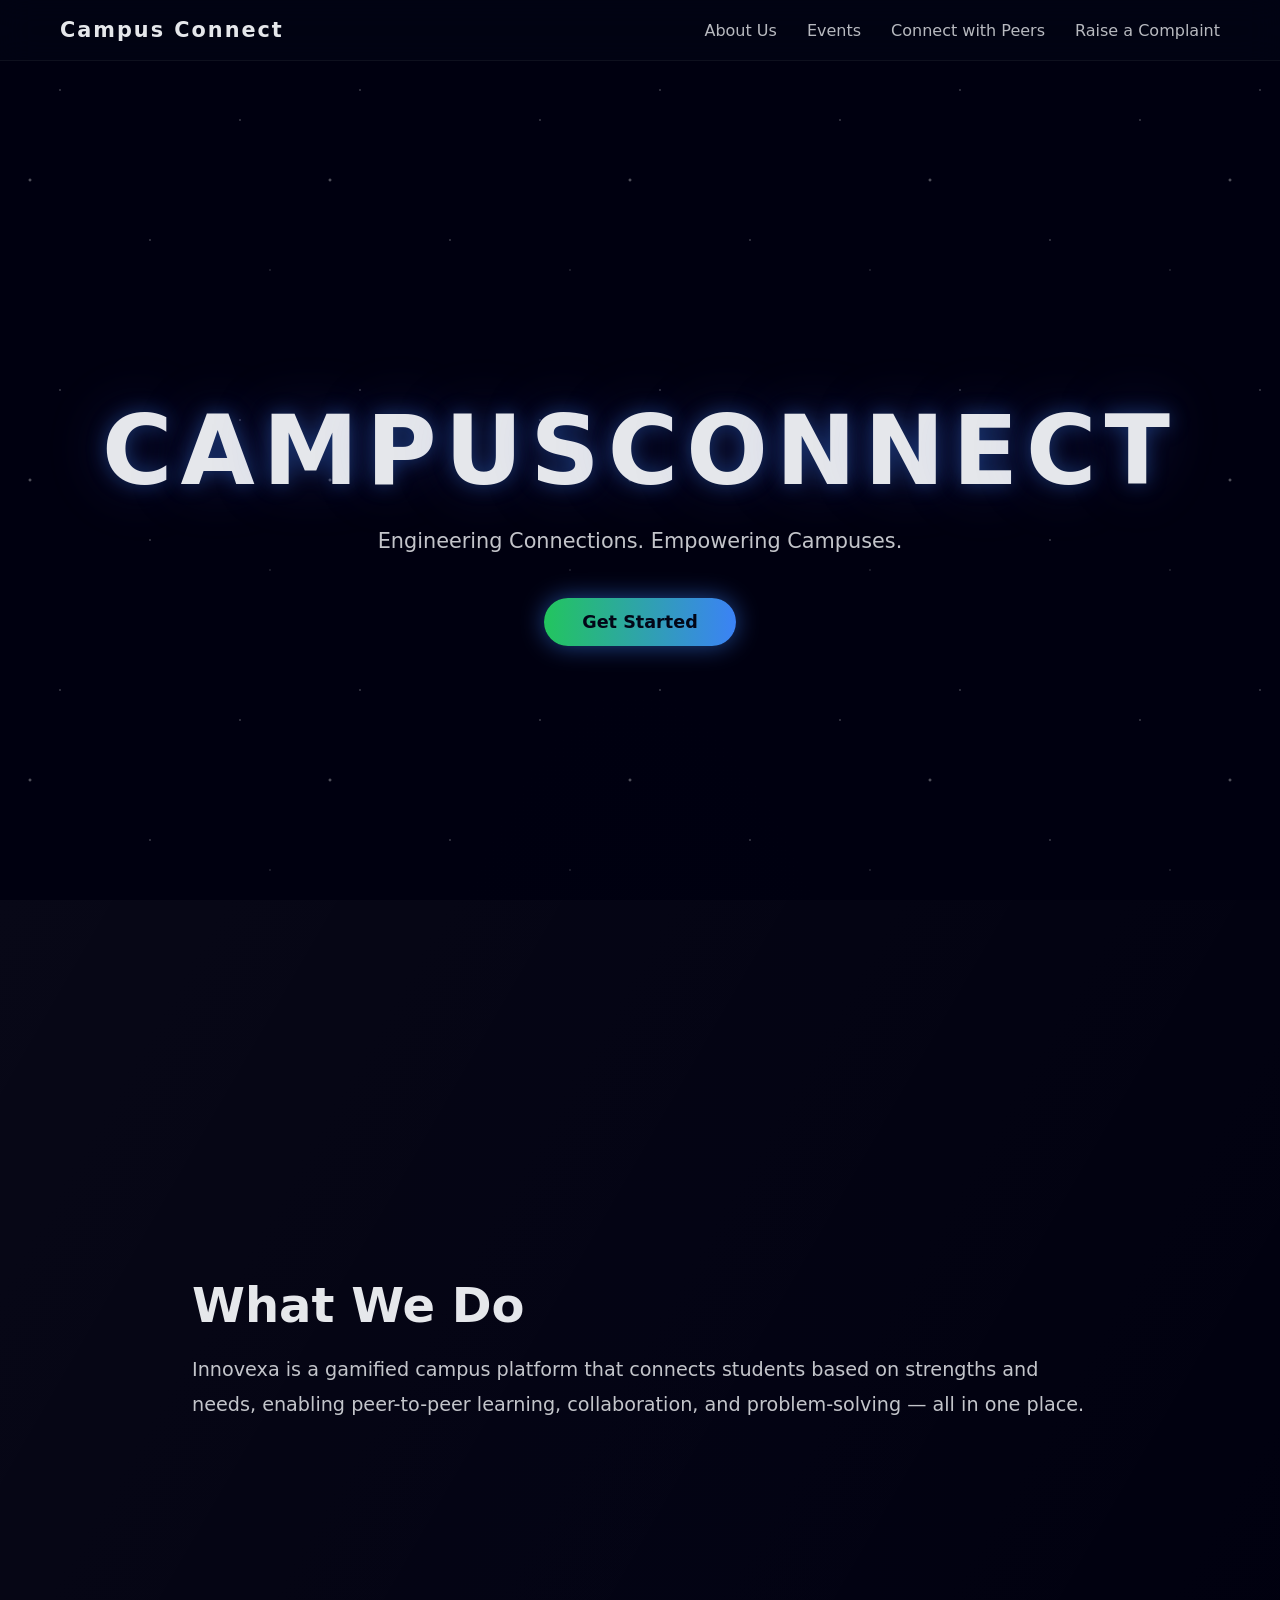
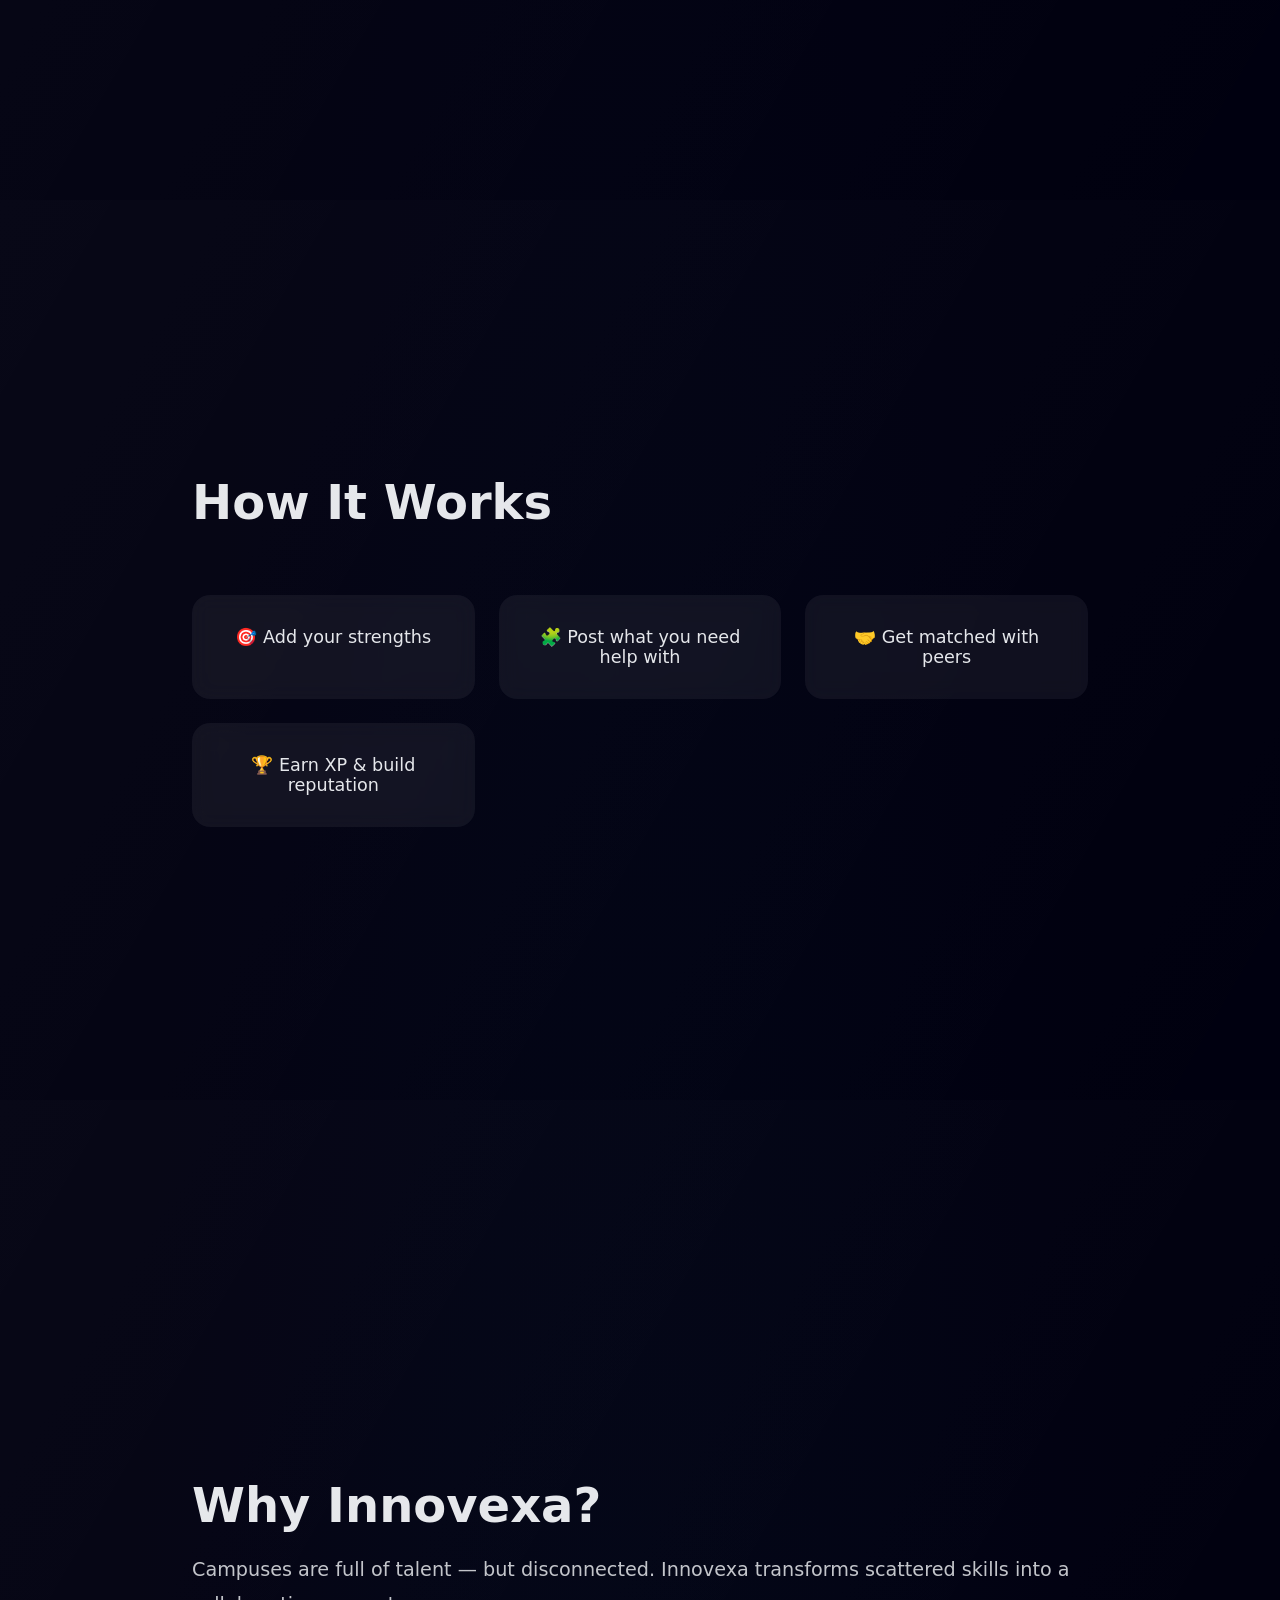
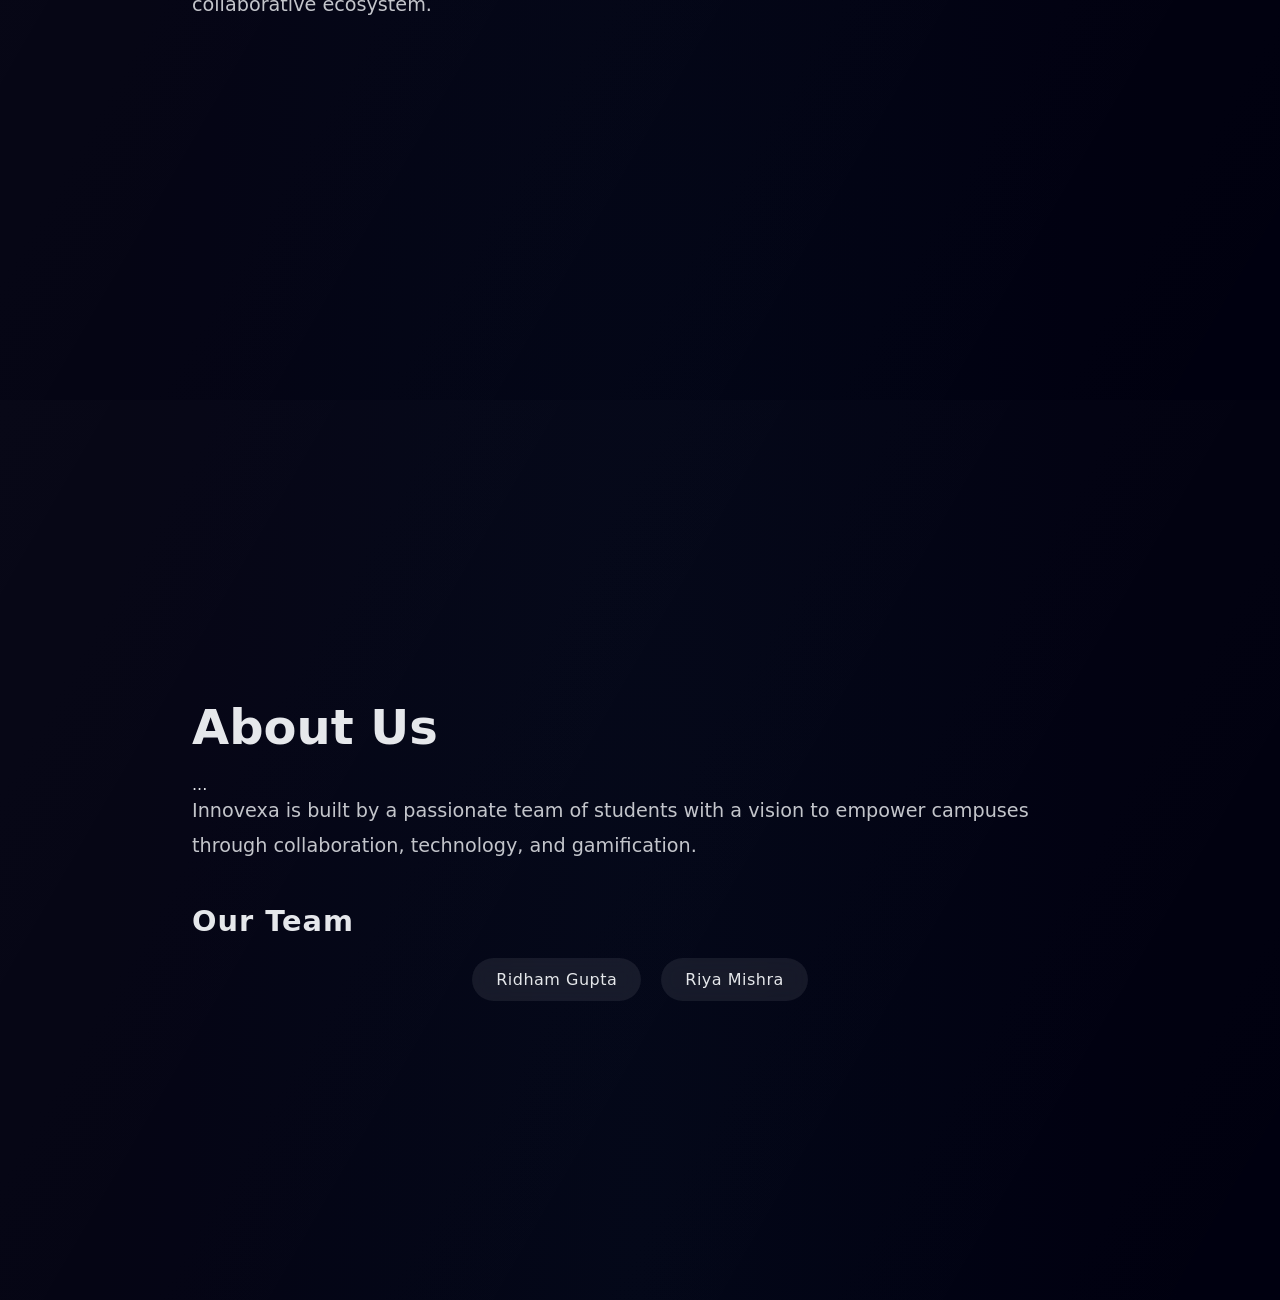
==== commit ab9d7502: "Some UI changes in the Homepage, Parallax Effect" ====
--- a/index.html
+++ b/index.html
@@ -20,8 +20,7 @@
 
   <!-- HERO SECTION -->
 <section class="hero">
-  <h1 id="hero-title">Campus Connect</h1>
-
+<h1 id="hero-title">Campus Connect</h1>
   <p class="tagline">
     Engineering Connections. Empowering Campuses.
   </p>
@@ -32,8 +31,8 @@
 </section>
 
   <!-- WHAT WE DO -->
-  <section class="section reveal">
-    <h2>What We Do</h2>
+<section class="section reveal" data-speed="0.15">
+  <h2>What We Do</h2>
     <p>
       Innovexa is a gamified campus platform that connects students based on
       strengths and needs, enabling peer-to-peer learning, collaboration,
@@ -42,8 +41,8 @@
   </section>
 
   <!-- HOW IT WORKS -->
-  <section class="section reveal">
-    <h2>How It Works</h2>
+<section class="section reveal" data-speed="0.15">
+      <h2>How It Works</h2>
     <div class="cards">
       <div class="card">🎯 Add your strengths</div>
       <div class="card">🧩 Post what you need help with</div>
@@ -53,7 +52,7 @@
   </section>
 
   <!-- WHY INNOVEXA -->
-  <section class="section reveal">
+ <section class="section reveal" data-speed="0.15">
     <h2>Why Innovexa?</h2>
     <p>
       Campuses are full of talent — but disconnected.  
@@ -62,7 +61,7 @@
   </section>
 
   <!-- ABOUT -->
-<section class="about reveal" id="about">
+<section class="section reveal" data-speed="0.15">
   <h2>About Us</h2>
   ...
 
--- a/css/landing.css
+++ b/css/landing.css
@@ -51,7 +51,9 @@
     transform: translateY(-1000px);
   }
 }
-
+body::before {
+  transform: translateY(var(--star-offset, 0));
+}
 /* =======================
    NAVBAR
 ======================= */
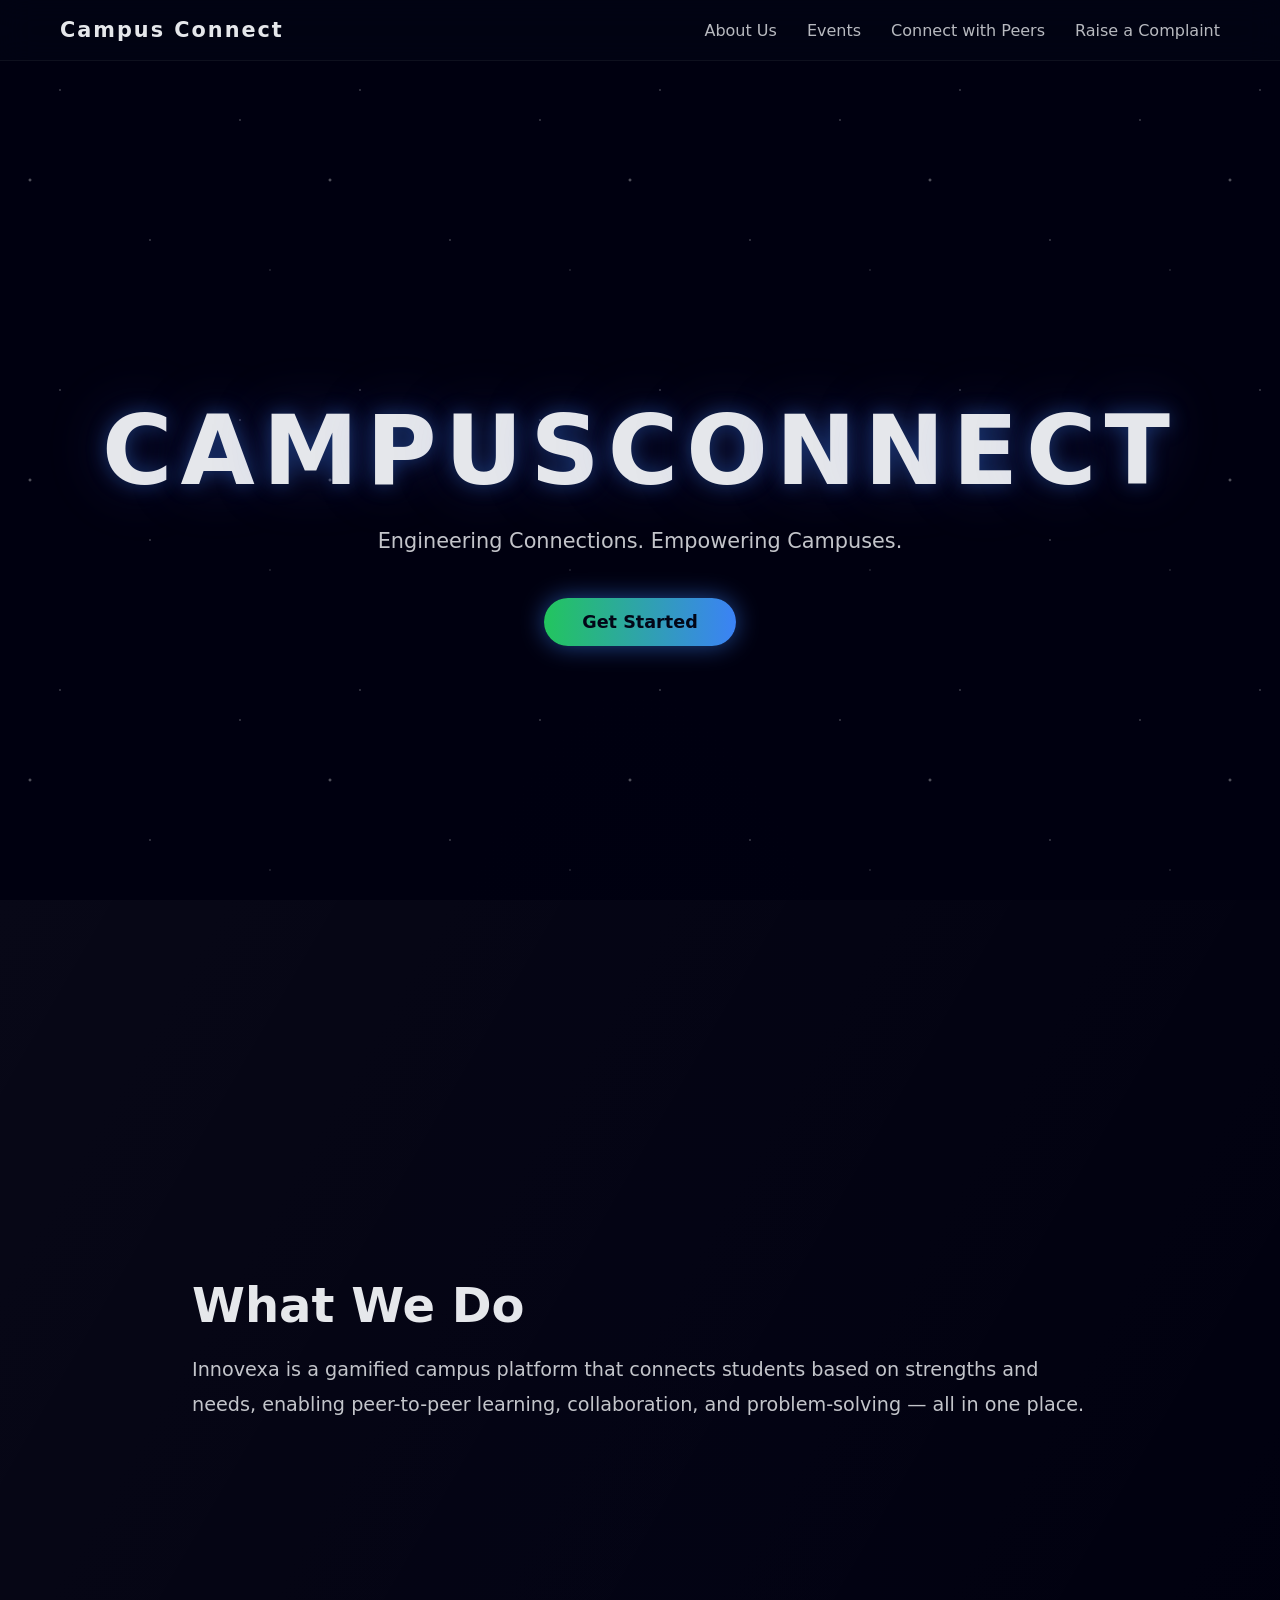
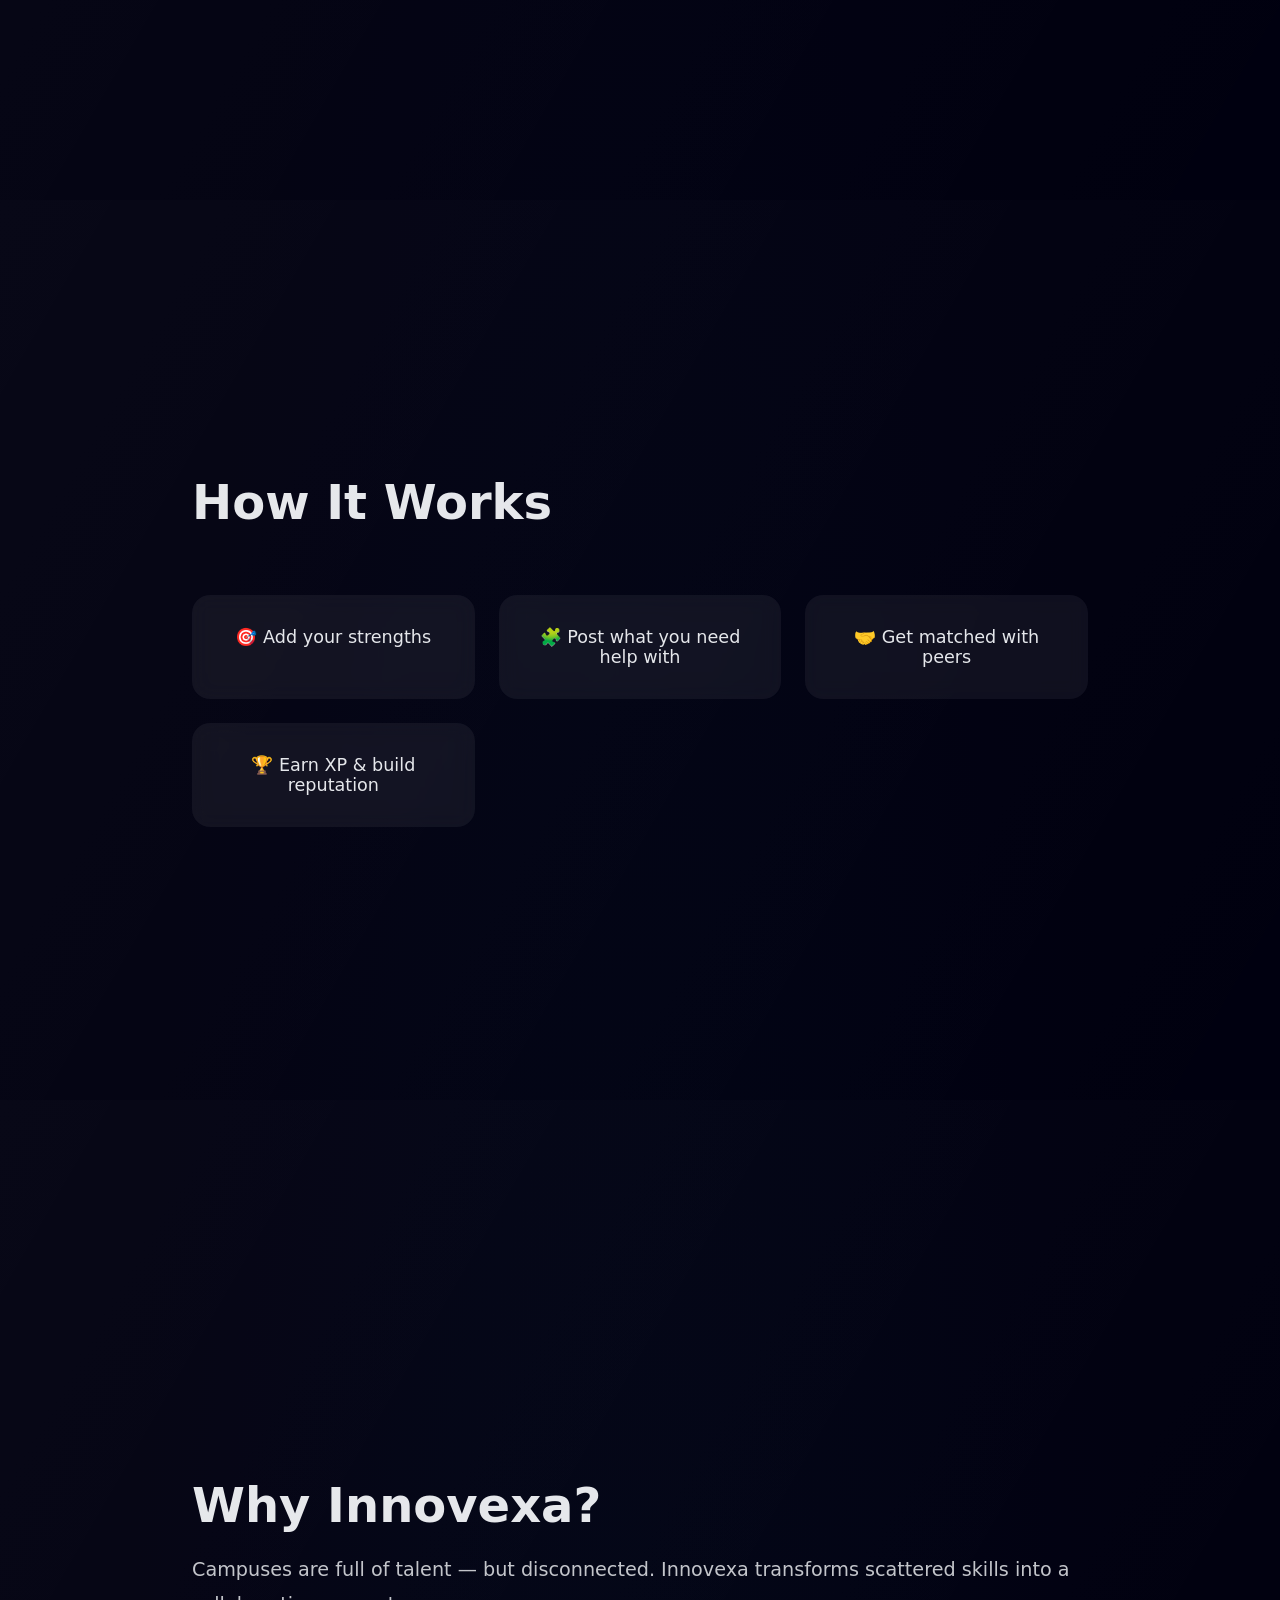
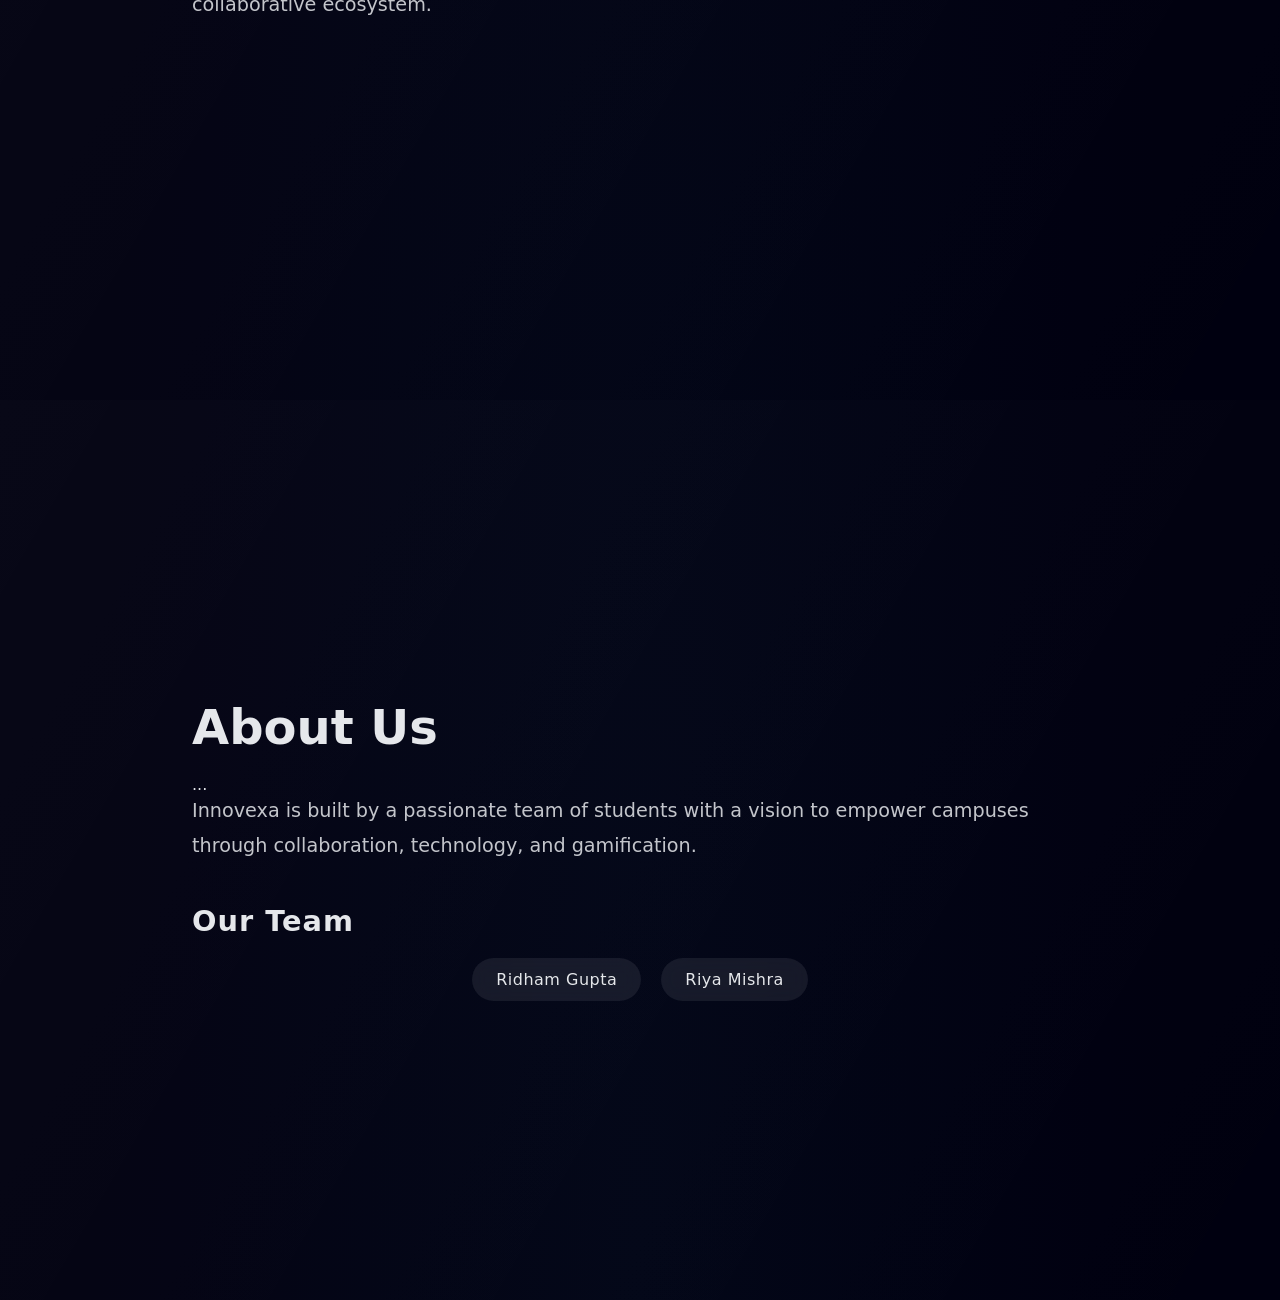
==== commit 9c40420d: "changes to UI" ====
--- a/index.html
+++ b/index.html
@@ -61,8 +61,9 @@
   </section>
 
   <!-- ABOUT -->
-<section class="section reveal" data-speed="0.15">
-  <h2>About Us</h2>
+<section class="section reveal" id="about">
+  <div class="parallax-inner" data-speed="0.15">
+      <h2>About Us</h2>
   ...
 
   <p class="about-text">
@@ -76,6 +77,7 @@
     <div class="team-member">Ridham Gupta</div>
     <div class="team-member">Riya Mishra</div>
   </div>
+  </div>
 </section>
 
 
--- a/css/landing.css
+++ b/css/landing.css
@@ -329,3 +329,6 @@
     display: none; /* can add hamburger later */
   }
 }
+#about {
+  scroll-margin-top: 120px;
+}
